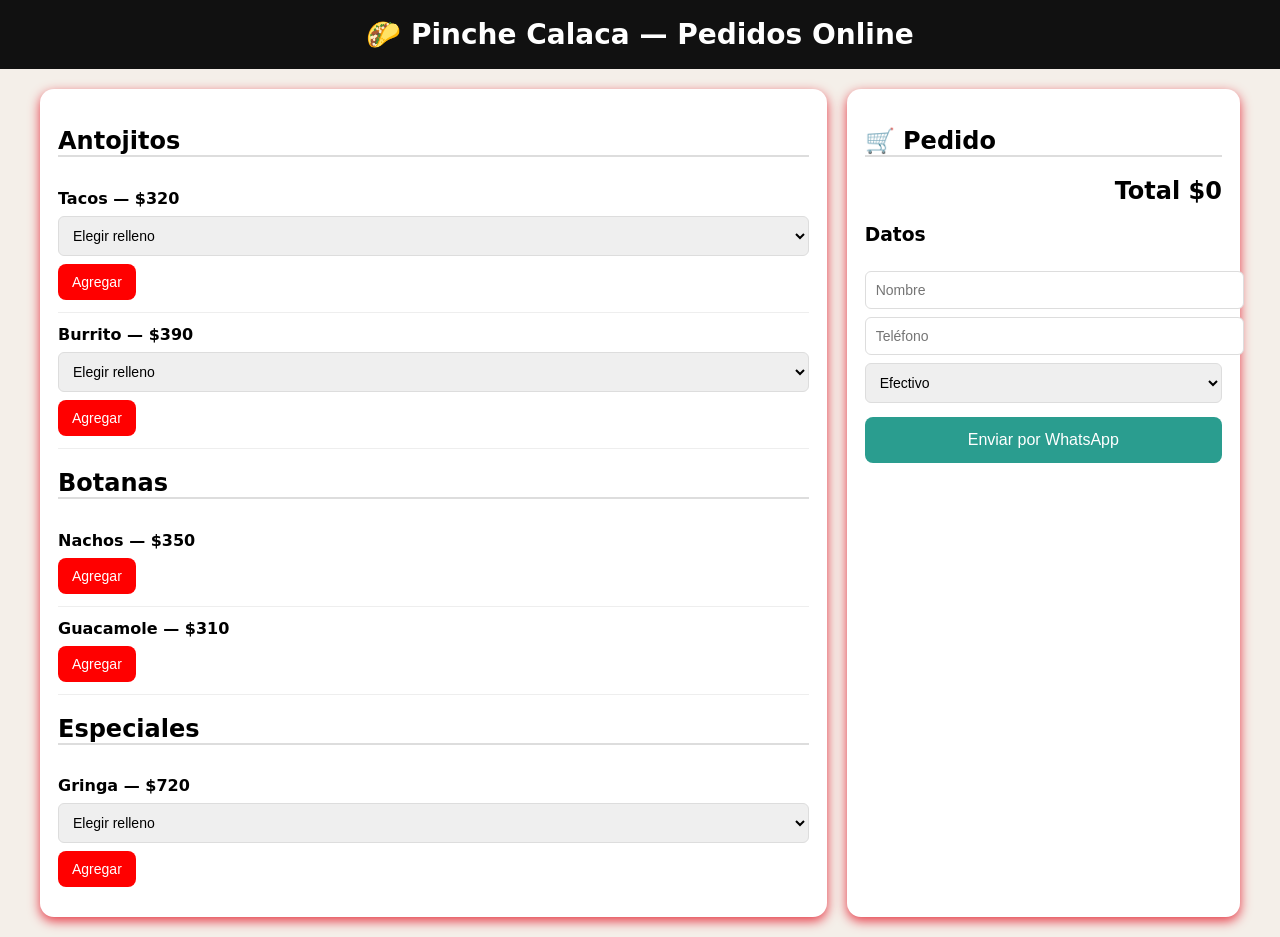
==== index.html @ 5f761a23 "colores buttom" ====
<!DOCTYPE html>
<html lang="es">
<head>
<meta charset="UTF-8" />
<meta name="viewport" content="width=device-width, initial-scale=1.0"/>
<link rel="stylesheet" href="style.css">
<title>Pinche Calaca — Pedidos</title>

<style>
body{font-family:system-ui;background:#f4efe9;margin:0}
header{background:#111;color:#fff;padding:18px;text-align:center}
header h1{margin:0;font-size:clamp(20px,4vw,28px)}

.container{
 display:grid;
 grid-template-columns:2fr 1fr;
 gap:20px;
 padding:20px;
 max-width:1200px;
 margin:auto;
}

.card{
 background:#fff;
 border-radius:14px;
 padding:18px;
 box-shadow:0 4px 12px #e63946
}

.product{border-bottom:1px solid #eee;padding:12px 0}
.product:last-child{border:0}

button{
 background:#e63946;
 color:#fff;
 border:none;
 padding:10px 14px;
 border-radius:8px;
 cursor:pointer;
 font-size:14px;
}

.qty{display:flex;gap:6px;align-items:center;margin-top:8px}
.qty button{background:red}

.cart-item{
 display:flex;
 justify-content:space-between;
 gap:10px;
 margin:10px 0;
 font-size:14px;
}

.total{
 font-size:24px;
 font-weight:bold;
 margin-top:12px;
 text-align:right;
}

input,select{
 width:100%;
 padding:10px;
 margin-top:8px;
 border-radius:6px;
 border:1px solid #ddd;
 font-size:14px;
}

.checkout{
 background:#2a9d8f;
 width:100%;
 margin-top:14px;
 padding:14px;
 font-size:16px;
}

/* 📱 RESPONSIVE CELULAR */
@media(max-width:900px){
 .container{grid-template-columns:1fr;padding:14px}
 .total{text-align:left}
}

@media(max-width:480px){
 .card{padding:14px}
 button{width:100%}
 .cart-item{flex-direction:column}
}
</style>
</head>
<body>

<header>
<h1>🌮 Pinche Calaca — Pedidos Online</h1>
</header>

<div class="container">

<div class="card" id="menu"></div>

<div class="card">
<h2>🛒 Pedido</h2>
<div id="cart"></div>
<div class="total">Total $<span id="total">0</span></div>

<h3>Datos</h3>
<input id="name" placeholder="Nombre"/>
<input id="phone" placeholder="Teléfono"/>
<select id="pay">
<option>Efectivo</option>
<option>Transferencia</option>
<option>Tarjeta</option>
</select>

<button class="checkout" onclick="sendOrder()">Enviar por WhatsApp</button>
</div>

</div>

<script>
const PHONE="59891602323";

const PRODUCTS=[
{cat:"Antojitos",name:"Tacos",price:320,fill:["Pastor","Cochinita","Birria"]},
{cat:"Antojitos",name:"Burrito",price:390,fill:["Pastor","Cochinita"]},
{cat:"Botanas",name:"Nachos",price:350},
{cat:"Botanas",name:"Guacamole",price:310},
{cat:"Especiales",name:"Gringa",price:720,fill:["Pastor","Cochinita"]}
];

let cart={};

function renderMenu(){
let html="";
let cats=[...new Set(PRODUCTS.map(p=>p.cat))];

cats.forEach(cat=>{
html+=`<h2>${cat}</h2>`;
PRODUCTS.filter(p=>p.cat===cat).forEach(p=>{
html+=`<div class="product">
<b>${p.name} — $${p.price}</b>`;

if(p.fill){
html+=`<select id="fill-${p.name}">
<option value="">Elegir relleno</option>
${p.fill.map(f=>`<option>${f}</option>`).join("")}
</select>`;
}

html+=`<div class="qty">
<button onclick="add('${p.name}')">Agregar</button>
</div></div>`;
});
});

document.getElementById("menu").innerHTML=html;
}

function add(name){
let prod=PRODUCTS.find(p=>p.name===name);
let fill="";

if(prod.fill){
fill=document.getElementById("fill-"+name).value;
if(!fill) return alert("Elegí relleno");
}

let key=name+fill;
if(!cart[key]) cart[key]={name,fill,qty:0,price:prod.price};
cart[key].qty++;
renderCart();
}

function change(key,n){
cart[key].qty+=n;
if(cart[key].qty<=0) delete cart[key];
renderCart();
}

function renderCart(){
let html="";
let total=0;

Object.entries(cart).forEach(([k,i])=>{
let sub=i.qty*i.price;
total+=sub;

html+=`<div class="cart-item">
<div>${i.name} ${i.fill?"("+i.fill+")":""}<br>$${i.price} x ${i.qty}</div>
<div>
<button onclick="change('${k}',-1)">-</button>
<button onclick="change('${k}',1)">+</button>
</div></div>`;
});

document.getElementById("cart").innerHTML=html||"Vacío";
document.getElementById("total").innerText=total;
}

function sendOrder(){
let name=document.getElementById("name").value;
let phone=document.getElementById("phone").value;
let pay=document.getElementById("pay").value;

if(!name||!phone) return alert("Completar datos");

let msg="*PEDIDO PINCHE CALACA*%0A";
msg+=`Cliente: ${name}%0ATel: ${phone}%0APago: ${pay}%0A%0A`;

let total=0;
Object.values(cart).forEach(i=>{
msg+=`${i.qty}x ${i.name} ${i.fill?"("+i.fill+")":""}%0A`;
total+=i.qty*i.price;
});

msg+=`%0ATotal: $${total}`;
window.open(`https://wa.me/${PHONE}?text=${msg}`);
}

renderMenu();
</script>

</body>
</html>
---- style.css ----
body {
  font-family: Arial, sans-serif;
  margin: 0;
  background: #f5f1ea;
}

header {
  background: #222;
  color: white;
  text-align: center;
  padding: 20px;
}

main {
  display: grid;
  grid-template-columns: 2fr 1fr;
  gap: 30px;
  padding: 30px;
}

h2 {
  border-bottom: 2px solid #ddd;
}

.producto {
  background: white;
  padding: 15px;
  margin-bottom: 15px;
  border-radius: 10px;
}

.producto button {
  margin-top: 10px;
  background: #d9534f;
  border: none;
  color: white;
  padding: 10px;
  cursor: pointer;
}

.carrito {
  background: white;
  padding: 20px;
  border-radius: 10px;
}

.total {
  font-size: 22px;
  font-weight: bold;
}

input, select {
  width: 100%;
  padding: 10px;
  margin-top: 10px;
}

.btn-comprar {
  width: 100%;
  margin-top: 15px;
  background: green;
  color: white;
  padding: 15px;
  border: none;
  font-size: 16px;
}
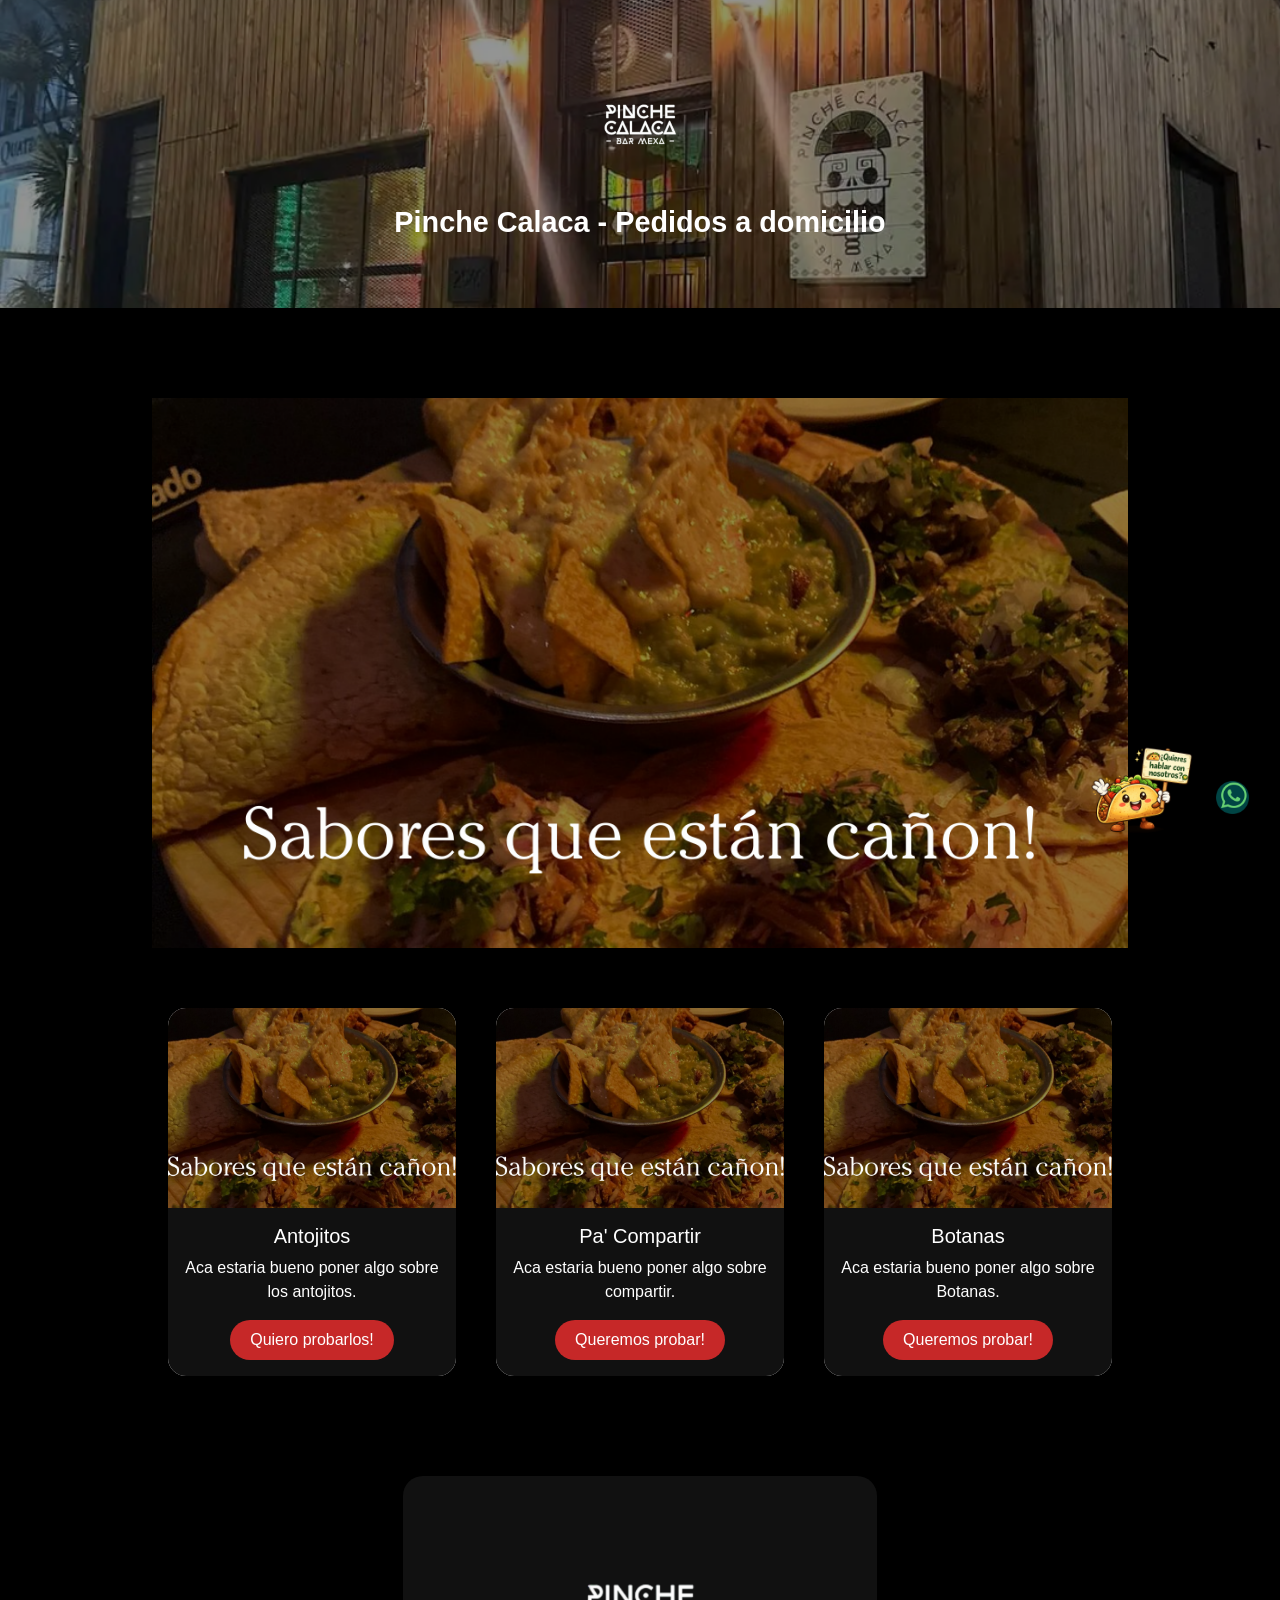
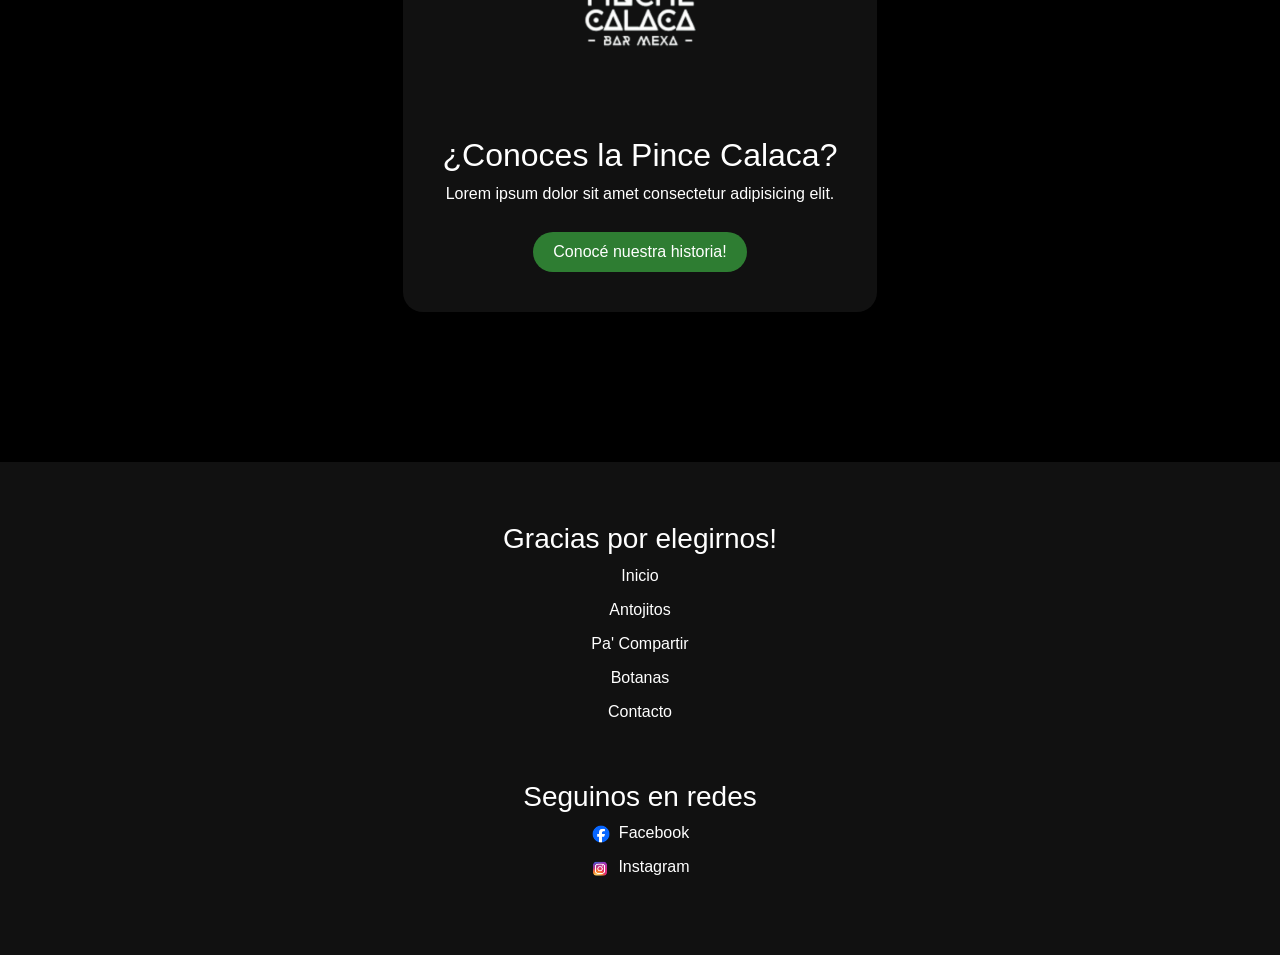
==== commit 397882df: "pasaron cosas, mejora del index" ====
--- a/index.html
+++ b/index.html
@@ -1,224 +1,191 @@
 <!DOCTYPE html>
 <html lang="es">
+
+
 <head>
-<meta charset="UTF-8" />
-<meta name="viewport" content="width=device-width, initial-scale=1.0"/>
-<link rel="stylesheet" href="style.css">
-<title>Pinche Calaca — Pedidos</title>
+    <meta charset="UTF-8">
+    <meta name="viewport" content="width=device-width, initial-scale=1.0">
+    <title>Pinche Calaca</title>
 
-<style>
-body{font-family:system-ui;background:#f4efe9;margin:0}
-header{background:#111;color:#fff;padding:18px;text-align:center}
-header h1{margin:0;font-size:clamp(20px,4vw,28px)}
 
-.container{
- display:grid;
- grid-template-columns:2fr 1fr;
- gap:20px;
- padding:20px;
- max-width:1200px;
- margin:auto;
-}
 
-.card{
- background:#fff;
- border-radius:14px;
- padding:18px;
- box-shadow:0 4px 12px #e63946
-}
+    <!-- Boostrap -->
+    <link href="https://cdn.jsdelivr.net/npm/bootstrap@5.3.8/dist/css/bootstrap.min.css" rel="stylesheet"
+        integrity="sha384-sRIl4kxILFvY47J16cr9ZwB07vP4J8+LH7qKQnuqkuIAvNWLzeN8tE5YBujZqJLB" crossorigin="anonymous">
 
-.product{border-bottom:1px solid #eee;padding:12px 0}
-.product:last-child{border:0}
+    <!-- Archivo CSS principal -->
+    <link rel="stylesheet" href="./style.css">
 
-button{
- background:#e63946;
- color:#fff;
- border:none;
- padding:10px 14px;
- border-radius:8px;
- cursor:pointer;
- font-size:14px;
-}
 
-.qty{display:flex;gap:6px;align-items:center;margin-top:8px}
-.qty button{background:red}
+    <!-- Incorporación de nuevos metas -->
+    <meta name="description"
+        content="Los verdaderos antojitos mexicanos en el corazón de Punta Carretas. Ven a conocer nuestro concepto: Tablitas mexas y tragos deliciosos.">
+    <meta name="author" content="Gastón Jaureguiberry">
 
-.cart-item{
- display:flex;
- justify-content:space-between;
- gap:10px;
- margin:10px 0;
- font-size:14px;
-}
+</head>
 
-.total{
- font-size:24px;
- font-weight:bold;
- margin-top:12px;
- text-align:right;
-}
-
-input,select{
- width:100%;
- padding:10px;
- margin-top:8px;
- border-radius:6px;
- border:1px solid #ddd;
- font-size:14px;
-}
-
-.checkout{
- background:#2a9d8f;
- width:100%;
- margin-top:14px;
- padding:14px;
- font-size:16px;
-}
-
-/* 📱 RESPONSIVE CELULAR */
-@media(max-width:900px){
- .container{grid-template-columns:1fr;padding:14px}
- .total{text-align:left}
-}
-
-@media(max-width:480px){
- .card{padding:14px}
- button{width:100%}
- .cart-item{flex-direction:column}
-}
-</style>
-</head>
 <body>
 
-<header>
-<h1>🌮 Pinche Calaca — Pedidos Online</h1>
-</header>
+    <!-- ========== BLOQUE 1: HEADER (Encabezado general del sitio) ========== -->
+    <header>
 
-<div class="container">
-
-<div class="card" id="menu"></div>
-
-<div class="card">
-<h2>🛒 Pedido</h2>
-<div id="cart"></div>
-<div class="total">Total $<span id="total">0</span></div>
-
-<h3>Datos</h3>
-<input id="name" placeholder="Nombre"/>
-<input id="phone" placeholder="Teléfono"/>
-<select id="pay">
-<option>Efectivo</option>
-<option>Transferencia</option>
-<option>Tarjeta</option>
-</select>
-
-<button class="checkout" onclick="sendOrder()">Enviar por WhatsApp</button>
+       <!-- Logo de la marca  -->
+<div class="imagenlogo">
+    <a href="./index.html">
+        <img src="./img/indeximg//logopinchecalaca.png" alt="frente del local.">
+    </a>
 </div>
 
+        <!-- Título principal -->
+        <div class="titulo">
+            <h1>Pinche Calaca - Pedidos a domicilio </h1>
+        </div>
+  
+    </header>
+
+
+    <!-- ========== BLOQUE 2: MAIN (Contenido principal del sitio) ========== -->
+
+    <main>
+
+ <!-- ===== Slide promociones===== -->
+
+
+<div id="carouselExampleSlidesOnly" class="carousel slide" data-bs-ride="carousel">
+  <div class="carousel-inner">
+    <div class="carousel-item active">
+      <img src="./img/indeximg/publicidad1.png" class="d-block w-100" alt="Sabores que estan cañon, foto de plato">
+    </div>
+    <div class="carousel-item">
+      <img src="./img/indeximg/publicidad2.png" class="d-block w-100" alt="foto de comida 2">
+    </div>
+    <div class="carousel-item">
+      <img src="./img/indeximg/reseñasindex.png" class="d-block w-100" alt="reserñas de internet">
+    </div>
+  </div>
 </div>
 
-<script>
-const PHONE="59891602323";
+  <!-- ===== Categorías ===== -->
 
-const PRODUCTS=[
-{cat:"Antojitos",name:"Tacos",price:320,fill:["Pastor","Cochinita","Birria"]},
-{cat:"Antojitos",name:"Burrito",price:390,fill:["Pastor","Cochinita"]},
-{cat:"Botanas",name:"Nachos",price:350},
-{cat:"Botanas",name:"Guacamole",price:310},
-{cat:"Especiales",name:"Gringa",price:720,fill:["Pastor","Cochinita"]}
-];
+ <!-- Categoria  Antojitos-->
 
-let cart={};
+<div class="card" style="width: 18rem;">
+  <img src="./img/indeximg/publicidad1.png" class="card-img-top" alt="Foto de antojitos">
+  <div class="card-body">
+    <h5 class="card-title">Antojitos</h5>
+    <p class="card-text">Aca estaria bueno poner algo sobre los antojitos.</p>
+    <a href="#" class="btn btn-primary">Quiero probarlos!</a>
+  </div>
+</div>
 
-function renderMenu(){
-let html="";
-let cats=[...new Set(PRODUCTS.map(p=>p.cat))];
+<!-- Categoria  Para compartir-->
 
-cats.forEach(cat=>{
-html+=`<h2>${cat}</h2>`;
-PRODUCTS.filter(p=>p.cat===cat).forEach(p=>{
-html+=`<div class="product">
-<b>${p.name} — $${p.price}</b>`;
+<div class="card" style="width: 18rem;">
+  <img src="./img/indeximg/publicidad1.png" class="card-img-top" alt="Foto de antojitos">
+  <div class="card-body">
+    <h5 class="card-title">Pa' Compartir</h5>
+    <p class="card-text">Aca estaria bueno poner algo sobre compartir.</p>
+    <a href="#" class="btn btn-primary">Queremos probar!</a>
+  </div>
+</div>
 
-if(p.fill){
-html+=`<select id="fill-${p.name}">
-<option value="">Elegir relleno</option>
-${p.fill.map(f=>`<option>${f}</option>`).join("")}
-</select>`;
-}
 
-html+=`<div class="qty">
-<button onclick="add('${p.name}')">Agregar</button>
-</div></div>`;
-});
-});
+<!-- Categoria Botanas-->
 
-document.getElementById("menu").innerHTML=html;
-}
+<div class="card" style="width: 18rem;">
+  <img src="./img/indeximg/publicidad1.png" class="card-img-top" alt="Foto de antojitos">
+  <div class="card-body">
+    <h5 class="card-title">Botanas</h5>
+    <p class="card-text">Aca estaria bueno poner algo sobre Botanas.</p>
+    <a href="#" class="btn btn-primary">Queremos probar!</a>
+  </div>
+</div>
 
-function add(name){
-let prod=PRODUCTS.find(p=>p.name===name);
-let fill="";
+        <!-- ===== Nosotros ===== -->
+        <section class="Nosotros">
 
-if(prod.fill){
-fill=document.getElementById("fill-"+name).value;
-if(!fill) return alert("Elegí relleno");
-}
+            <article class="Nosotros-card">
 
-let key=name+fill;
-if(!cart[key]) cart[key]={name,fill,qty:0,price:prod.price};
-cart[key].qty++;
-renderCart();
-}
+                <img src="./img/indeximg/logopinchecalaca.png" alt="Equipoo"
+                    class="comunidad-img">
 
-function change(key,n){
-cart[key].qty+=n;
-if(cart[key].qty<=0) delete cart[key];
-renderCart();
-}
+                <div class="comunidad-texto">
+                    <h2>¿Conoces la Pince Calaca?</h2>
 
-function renderCart(){
-let html="";
-let total=0;
+                    <p>
+                        Lorem ipsum dolor sit amet consectetur adipisicing elit.
+                    </p>
 
-Object.entries(cart).forEach(([k,i])=>{
-let sub=i.qty*i.price;
-total+=sub;
+                    <a href="" class="btn-comunidad"> Conocé nuestra historia!
+                    </a>
+                </div>
 
-html+=`<div class="cart-item">
-<div>${i.name} ${i.fill?"("+i.fill+")":""}<br>$${i.price} x ${i.qty}</div>
-<div>
-<button onclick="change('${k}',-1)">-</button>
-<button onclick="change('${k}',1)">+</button>
-</div></div>`;
-});
+            </article>
 
-document.getElementById("cart").innerHTML=html||"Vacío";
-document.getElementById("total").innerText=total;
-}
+        </section>
 
-function sendOrder(){
-let name=document.getElementById("name").value;
-let phone=document.getElementById("phone").value;
-let pay=document.getElementById("pay").value;
+    </main>
 
-if(!name||!phone) return alert("Completar datos");
+    <div class="whatsapp-button">
 
-let msg="*PEDIDO PINCHE CALACA*%0A";
-msg+=`Cliente: ${name}%0ATel: ${phone}%0APago: ${pay}%0A%0A`;
+  <a href="https://wa.me/59891602323" target="_blank" class="wpbottom">
+    <img class="taquito-wp" src="./img/indeximg/taquitowzzp.png" alt="taquito con cartel">
+    <img class="logo-wp" src="./img/indeximg/botonwhatsapp.png" alt="Envíanos un whatsapp">
+  </a>
+</div>
 
-let total=0;
-Object.values(cart).forEach(i=>{
-msg+=`${i.qty}x ${i.name} ${i.fill?"("+i.fill+")":""}%0A`;
-total+=i.qty*i.price;
-});
 
-msg+=`%0ATotal: $${total}`;
-window.open(`https://wa.me/${PHONE}?text=${msg}`);
-}
 
-renderMenu();
-</script>
 
+
+    <!-- ========== BLOQUE 3: FOOTER (Pie de página) ========== -->
+    <footer>
+
+
+
+        <div class="footer-grid">
+
+            <!-- Columna 1 -->
+            <div class="footer-col">
+                <h3>Gracias por elegirnos!</h3>
+                <nav>
+                    <ul class="footer-links">
+                        <li><a href="./index.html">Inicio</a></li>
+                        <li><a href="">Antojitos</a></li>
+                        <li><a href="">Pa' Compartir</a></li>
+                        <li><a href="">Botanas</a></li>
+                        <li><a href="">Contacto</a></li>
+                    </ul>
+                </nav>
+            </div>
+
+           
+            <!-- Columna 3 -->
+            <div class="footer-col">
+                <h3>Seguinos en redes</h3>
+                <ul class="footer-redes">
+                    <li>
+                        <a href="https://www.facebook.com/profile.php?id=61553019093121" target="_blank">
+
+                            
+                            <img src="./img/indeximg/facebooktransparente.png" alt="Siguenos en facebook">Facebook
+                        </a>
+                    </li>
+                    <li>
+                        <a href="https://www.instagram.com/pinchecalaca.uy/?hl=es-la" target="_blank">
+                            <img src="./img/indeximg/instagramtransparente.png" alt="Siguenos en instagram">Instagram
+                        </a>
+                    </li>
+                </ul>
+            </div>
+
+        </div>
+
+    </footer>
+
+    <script src="https://cdn.jsdelivr.net/npm/bootstrap@5.3.8/dist/js/bootstrap.bundle.min.js"
+        integrity="sha384-FKyoEForCGlyvwx9Hj09JcYn3nv7wiPVlz7YYwJrWVcXK/BmnVDxM+D2scQbITxI"
+        crossorigin="anonymous"></script>
 </body>
+
 </html>
--- a/style.css
+++ b/style.css
@@ -1,66 +1,261 @@
+/* ===== RESET GENERAL ===== */
+
+* {
+    margin: 0;
+    padding: 0;
+    box-sizing: border-box;
+}
+
 body {
-  font-family: Arial, sans-serif;
-  margin: 0;
-  background: #f5f1ea;
-}
+    font-family: 'Segoe UI', sans-serif;
+    background-color: black;
+    color: white;
+}
+
+
+/* ===== HEADER ===== */
 
 header {
-  background: #222;
-  color: white;
-  text-align: center;
-  padding: 20px;
-}
+    background: black;
+    color: white;
+    padding: 60px 20px;
+    display: flex;
+    flex-direction: column;
+    align-items: center;
+    justify-content: center;
+    text-align: center;
+    background-image: url(./img/indeximg/portada.png);
+    background-size: cover;
+    background-position: center;
+    background-repeat: no-repeat;
+}
+
+.imagenlogo img {
+    width: 130px;
+    margin-bottom: 15px;
+}
+
+.titulo h1 {
+    font-size: 1.8rem;
+    font-weight: 600;
+}
+
+
+/* ===== CAROUSEL ===== */
+
+.carousel {
+    width: 100%;
+    max-width: 1200px;
+    margin: 40px auto;
+}
+
+.carousel img {
+    width: 100%;
+    height: auto;
+    max-height: 550px;
+    object-fit: contain;
+    border-radius: 20px;
+}
+
+
+/* ===== MAIN GENERAL ===== */
 
 main {
-  display: grid;
-  grid-template-columns: 2fr 1fr;
-  gap: 30px;
-  padding: 30px;
-}
-
-h2 {
-  border-bottom: 2px solid #ddd;
-}
-
-.producto {
-  background: white;
-  padding: 15px;
-  margin-bottom: 15px;
-  border-radius: 10px;
-}
-
-.producto button {
-  margin-top: 10px;
-  background: #d9534f;
-  border: none;
-  color: white;
-  padding: 10px;
-  cursor: pointer;
-}
-
-.carrito {
-  background: white;
-  padding: 20px;
-  border-radius: 10px;
-}
-
-.total {
-  font-size: 22px;
-  font-weight: bold;
-}
-
-input, select {
-  width: 100%;
-  padding: 10px;
-  margin-top: 10px;
-}
-
-.btn-comprar {
-  width: 100%;
-  margin-top: 15px;
-  background: green;
-  color: white;
-  padding: 15px;
-  border: none;
-  font-size: 16px;
+    padding: 50px 20px;
+    display: flex;
+    flex-direction: column;
+    align-items: center;
+}
+
+
+/* ===== CARDS CATEGORÍAS ===== */
+
+.card {
+    margin: 20px;
+    border: none;
+    border-radius: 18px;
+    overflow: hidden;
+    transition: 0.3s ease;
+    box-shadow: 0 10px 25px rgba(0,0,0,0.4);
+    width: 18rem;
+    text-align: center;
+}
+
+.card:hover {
+    transform: translateY(-8px);
+    box-shadow: 0 15px 35px rgba(0,0,0,0.6);
+}
+
+.card-img-top {
+    height: 200px;
+    object-fit: cover;
+}
+
+.card-body {
+    background-color: #111;
+    color: white;
+}
+
+.btn-primary {
+    background-color: #c62828;
+    border: none;
+    border-radius: 25px;
+    padding: 8px 20px;
+    transition: 0.3s ease;
+}
+
+.btn-primary:hover {
+    background-color: #a91e1e;
+}
+
+
+/* ===== ORGANIZAR CARDS EN FILA AUTOMÁTICA ===== */
+
+@media (min-width: 768px) {
+    main {
+        flex-direction: row;
+        flex-wrap: wrap;
+        justify-content: center;
+    }
+}
+
+
+/* ===== NOSOTROS ===== */
+
+.Nosotros {
+    margin-top: 80px;
+    display: flex;
+    justify-content: center;
+    width: 100%;
+}
+
+.Nosotros-card {
+    background: #111;
+    border-radius: 20px;
+    padding: 40px;
+    max-width: 900px;
+    display: flex;
+    flex-direction: column;
+    align-items: center;
+    gap: 20px;
+    box-shadow: 0 15px 40px rgba(0,0,0,0.6);
+    text-align: center;
+}
+
+.comunidad-img {
+    width: 200px;
+}
+
+.btn-comunidad {
+    display: inline-block;
+    margin-top: 10px;
+    padding: 8px 20px;
+    background: #2e7d32;
+    color: white;
+    text-decoration: none;
+    border-radius: 20px;
+    transition: 0.3s ease;
+}
+
+.btn-comunidad:hover {
+    background: #1b5e20;
+}
+
+
+/* ===== BOTÓN WHATSAPP ===== */
+
+.whatsapp-button {
+    position: fixed;
+    bottom: 20px;
+    right: 20px;
+    z-index: 1000;
+}
+
+.wpbottom {
+    display: flex;
+    align-items: center;
+    gap: 10px;
+}
+
+.taquito-wp {
+    width: 110px;
+    animation: flotar 2.5s ease-in-out infinite;
+}
+
+.logo-wp {
+    width: 55px;
+    transition: 0.3s ease;
+}
+
+.logo-wp:hover {
+    transform: scale(1.15);
+}
+
+/* Animación flotante */
+
+@keyframes flotar {
+    0% { transform: translateY(0px); }
+    50% { transform: translateY(-8px); }
+    100% { transform: translateY(0px); }
+}
+
+
+/* ===== FOOTER ===== */
+
+footer {
+    background: #111;
+    color: white;
+    padding: 60px 20px;
+    margin-top: 100px;
+    text-align: center;
+}
+
+.footer-grid {
+    display: flex;
+    flex-direction: column;
+    align-items: center;
+    gap: 40px;
+}
+
+.footer-links,
+.footer-redes {
+    list-style: none;
+    padding: 0;
+}
+
+.footer-links li,
+.footer-redes li {
+    margin-bottom: 10px;
+}
+
+.footer-links a,
+.footer-redes a {
+    color: white;
+    text-decoration: none;
+    transition: 0.3s;
+}
+
+.footer-links a:hover,
+.footer-redes a:hover {
+    color: #c62828;
+}
+
+.footer-redes img {
+    width: 20px;
+    margin-right: 8px;
+    vertical-align: middle;
+}
+
+
+/* ===== RESPONSIVE ===== */
+
+@media (max-width: 768px) {
+
+    .carousel img {
+        height: 300px;
+    }
+
+    .taquito-wp {
+        width: 85px;
+    }
 }
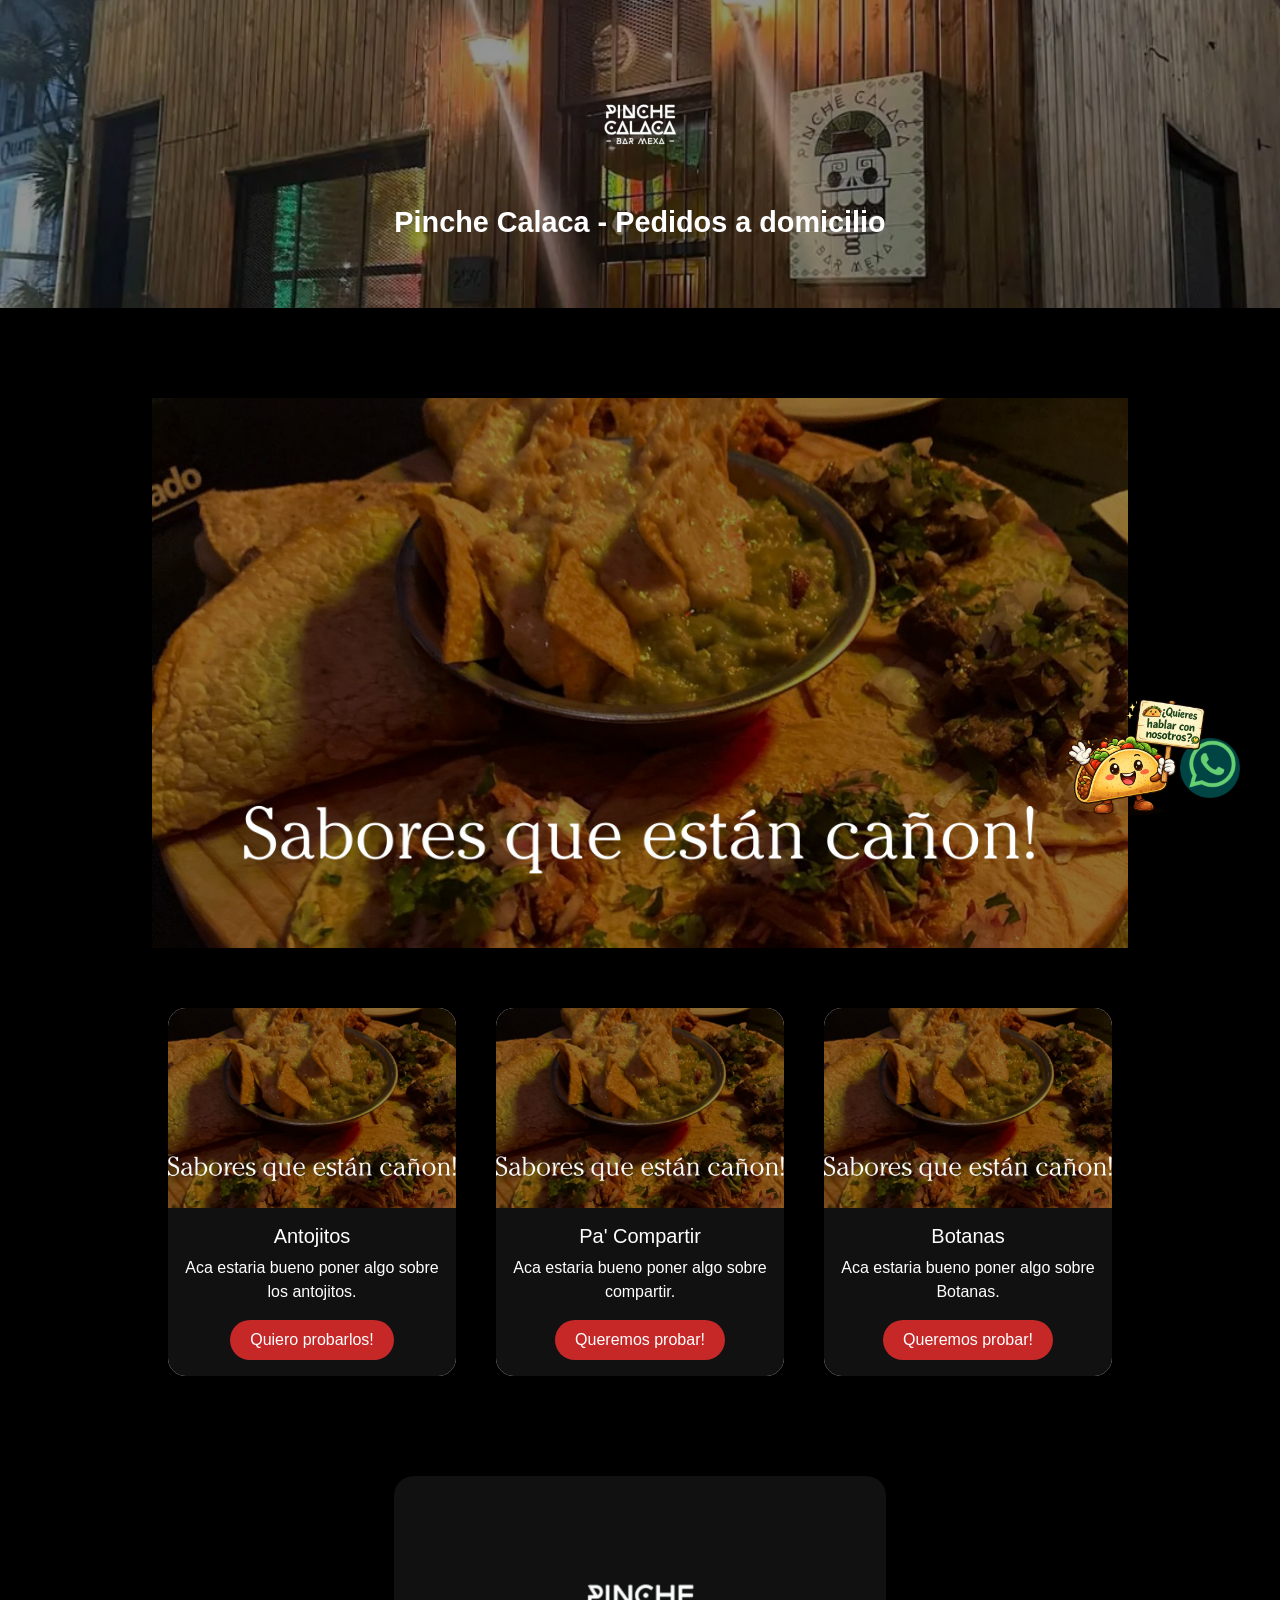
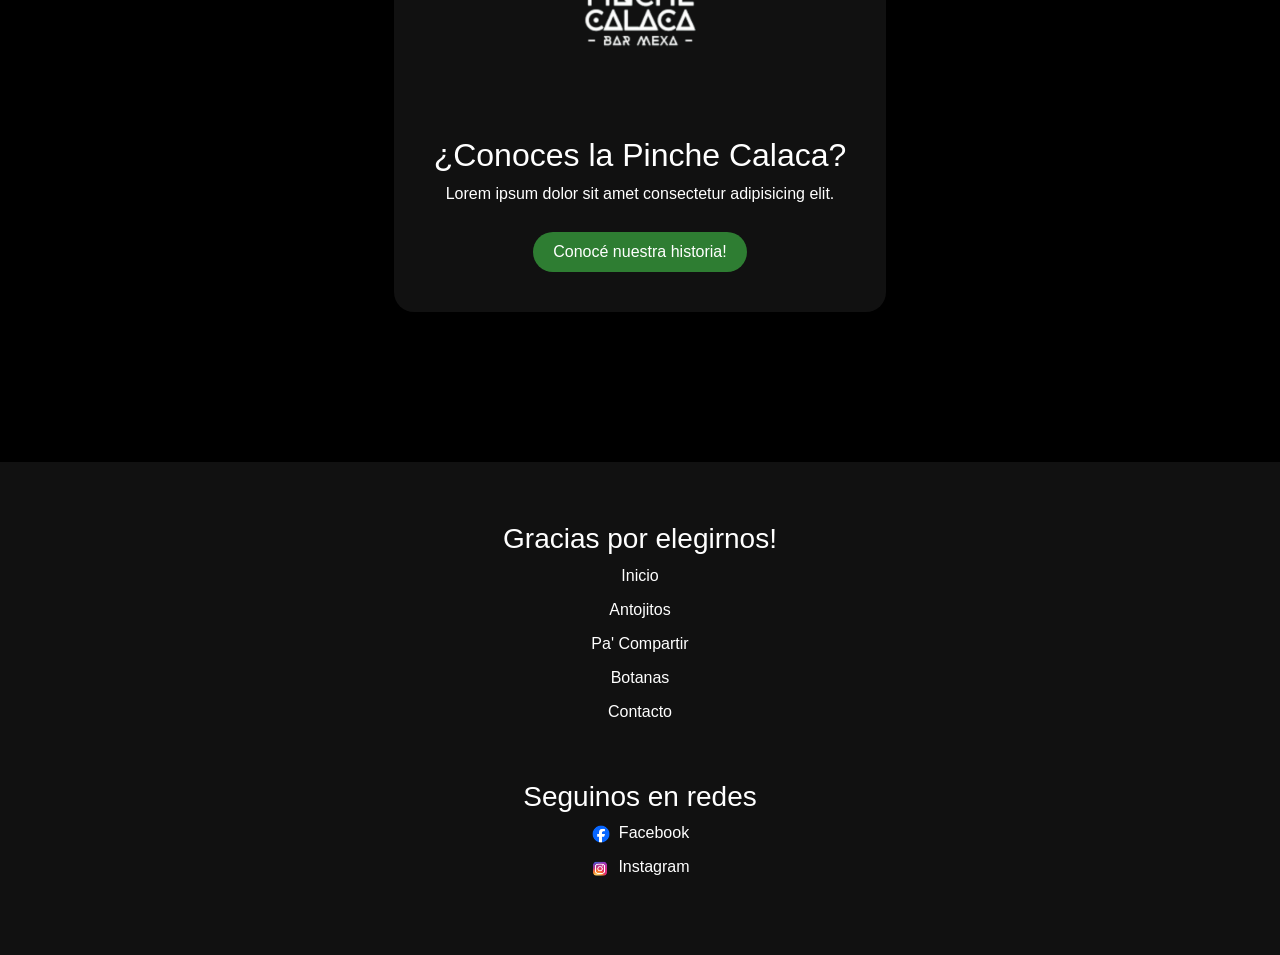
==== commit 1003e0e8: "agreguwzzpbutton" ====
--- a/index.html
+++ b/index.html
@@ -110,7 +110,7 @@
                     class="comunidad-img">
 
                 <div class="comunidad-texto">
-                    <h2>¿Conoces la Pince Calaca?</h2>
+                    <h2>¿Conoces la Pinche Calaca?</h2>
 
                     <p>
                         Lorem ipsum dolor sit amet consectetur adipisicing elit.
--- a/style.css
+++ b/style.css
@@ -162,42 +162,53 @@
 }
 
 
-/* ===== BOTÓN WHATSAPP ===== */
-
-.whatsapp-button {
-    position: fixed;
-    bottom: 20px;
-    right: 20px;
-    z-index: 1000;
+/* ===== BOTÓN FLOTANTE WHATSAPP ===== */
+
+
+  .whatsapp-button {
+  position: fixed;
+  bottom: 20px;
+  right: 20px;
+  z-index: 1000;
 }
 
 .wpbottom {
-    display: flex;
-    align-items: center;
-    gap: 10px;
-}
-
+  
+  position: relative;
+  &:hover {
+    img {
+      filter: drop-shadow(0 0 8px rgba(0, 255, 120, 0.6))
+          drop-shadow(0 0 16px rgba(0, 255, 120, 0.35));
+
+    }
+  }
+}
+
+
+.wpbottom {
+  display: flex;
+  align-items: center;
+  gap: 1px; 
+}
+
+/* taquito */
 .taquito-wp {
-    width: 110px;
-    animation: flotar 2.5s ease-in-out infinite;
-}
-
+  width: 150px;
+  height: auto;
+  animation: plantita-viva 5s ease-in-out infinite;
+  transform-origin: center bottom;
+  margin-right: -50px; 
+  z-index: 9999;
+}
+
+
+/* Botón WhatsApp */
 .logo-wp {
-    width: 55px;
-    transition: 0.3s ease;
-}
-
-.logo-wp:hover {
-    transform: scale(1.15);
-}
-
-/* Animación flotante */
-
-@keyframes flotar {
-    0% { transform: translateY(0px); }
-    50% { transform: translateY(-8px); }
-    100% { transform: translateY(0px); }
-}
+  width: 100px;
+  height: 100px;
+  border-radius: 50%;
+}
+
 
 
 /* ===== FOOTER ===== */
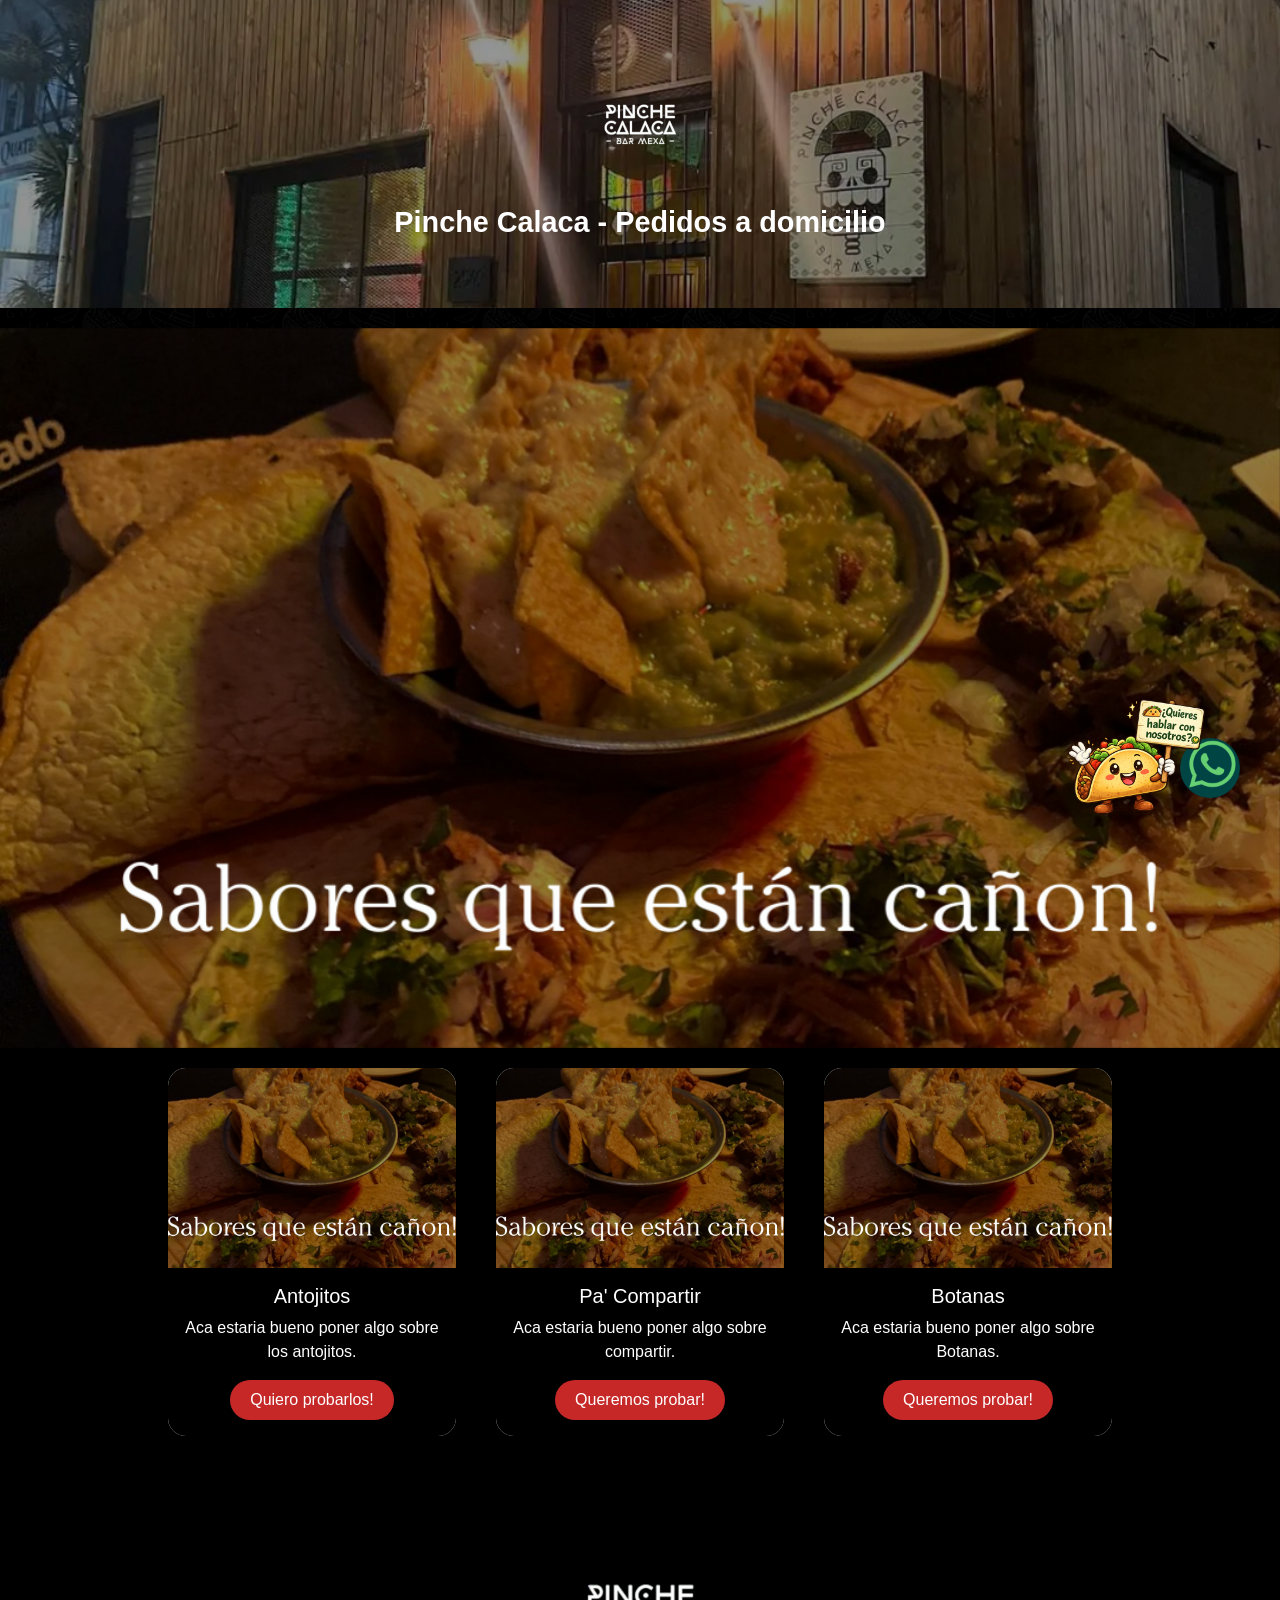
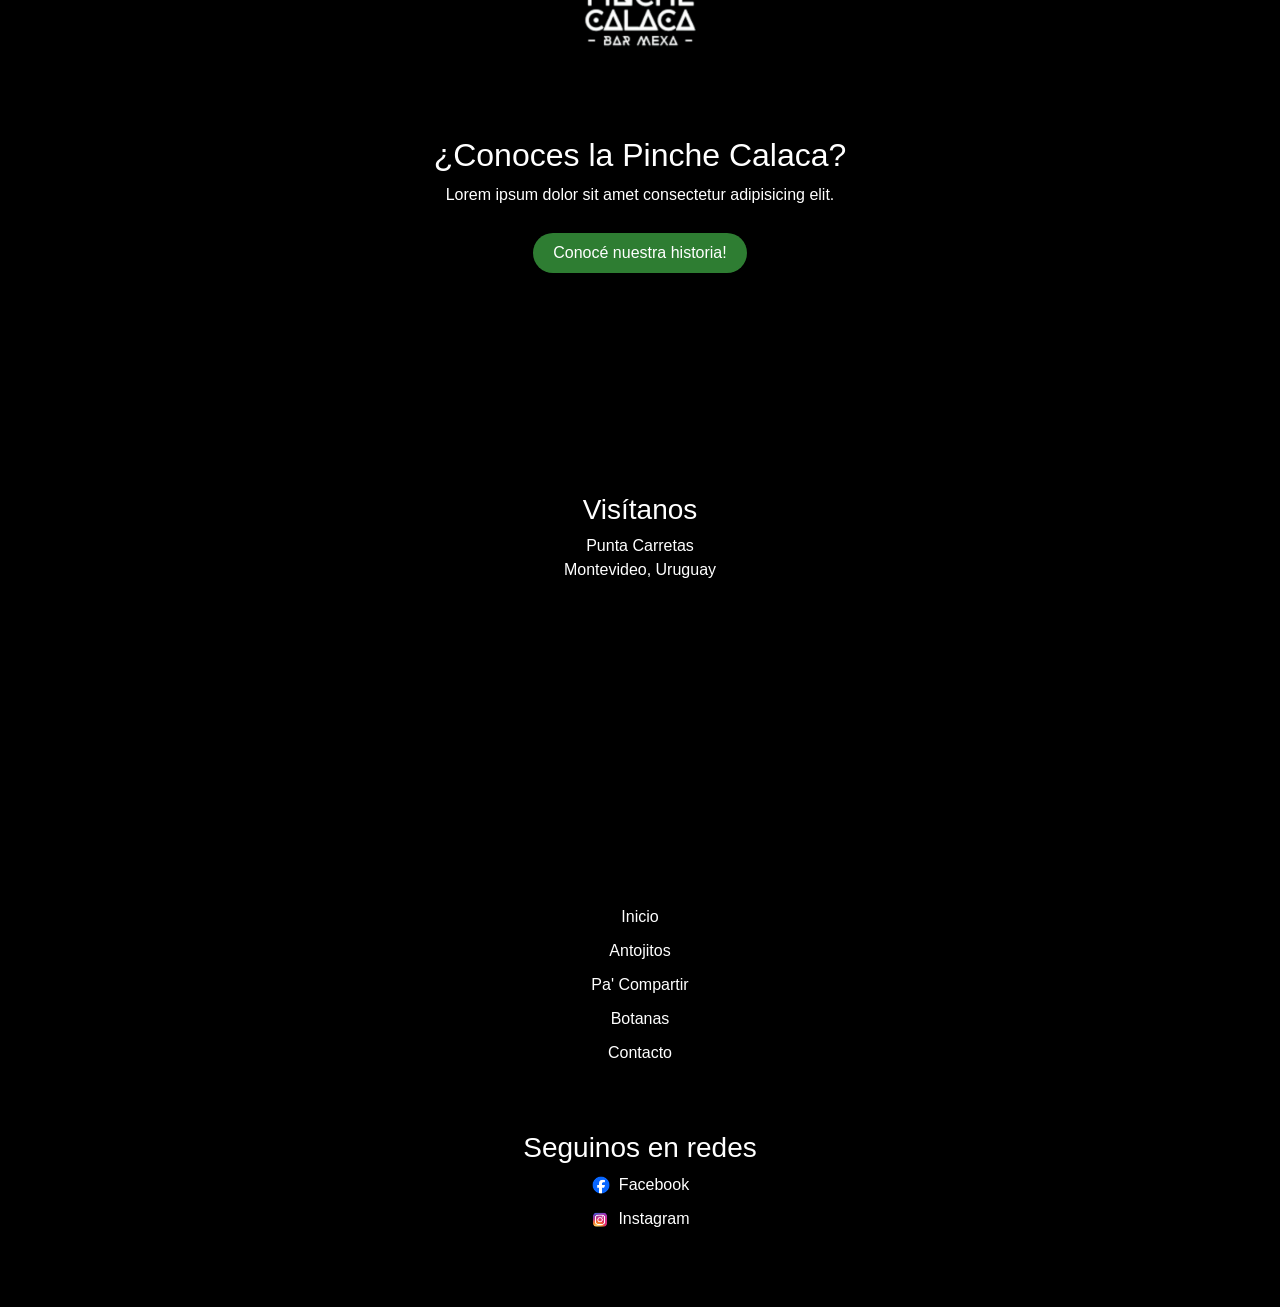
==== commit 5e2ef78a: "cambios varios" ====
--- a/index.html
+++ b/index.html
@@ -102,21 +102,21 @@
 </div>
 
         <!-- ===== Nosotros ===== -->
-        <section class="Nosotros">
-
-            <article class="Nosotros-card">
+        <section class="nosotrosindex">
+
+            <article class="nosotrosindex-card">
 
                 <img src="./img/indeximg/logopinchecalaca.png" alt="Equipoo"
-                    class="comunidad-img">
-
-                <div class="comunidad-texto">
+                    class="nosotrosindex-img">
+
+                <div class="nosotrosindex-texto">
                     <h2>¿Conoces la Pinche Calaca?</h2>
 
                     <p>
                         Lorem ipsum dolor sit amet consectetur adipisicing elit.
                     </p>
 
-                    <a href="" class="btn-comunidad"> Conocé nuestra historia!
+                    <a href="" class="btn-nosotrosindex"> Conocé nuestra historia!
                     </a>
                 </div>
 
@@ -141,14 +141,30 @@
     <!-- ========== BLOQUE 3: FOOTER (Pie de página) ========== -->
     <footer>
 
-
+<!-- Columna Mapa -->
+<div class="footer-col">
+    <h3>Visítanos</h3>
+
+    <p>
+        Punta Carretas<br>
+        Montevideo, Uruguay
+    </p>
+
+    <div class="map-container">
+        <iframe 
+            src="https://www.google.com/maps/embed?pb=!1m18!1m12!1m3!1d3655.7409367934714!2d-56.15754108502165!3d-34.9151957923474!2m3!1f0!2f0!3f0!3m2!1i1024!2i768!4f13.1!3m3!1m2!1s0x959f8120acef0359%3A0xda7a8a4be35056c!2sPinche%20Calaca%20-%20Bar%20Mexa!5e0!3m2!1ses-419!2suy!4v1700000000000"
+            width="100%" 
+            height="250" 
+            style="border:0;" 
+            allowfullscreen="" 
+            loading="lazy">
+        </iframe>
+    </div>
+</div>
 
         <div class="footer-grid">
 
-            <!-- Columna 1 -->
-            <div class="footer-col">
-                <h3>Gracias por elegirnos!</h3>
-                <nav>
+            <nav>
                     <ul class="footer-links">
                         <li><a href="./index.html">Inicio</a></li>
                         <li><a href="">Antojitos</a></li>
--- a/style.css
+++ b/style.css
@@ -12,6 +12,18 @@
     color: white;
 }
 
+body {
+    margin: 0;
+    padding: 0;
+
+    background-image: url("./img/indeximg/fondomosaico.png");
+    background-repeat: repeat;      /* hace que se repita como mosaico */
+    background-size: 400px;         /* tamaño del patrón (ajústalo a gusto) */
+    background-attachment: fixed;   /* efecto más moderno al hacer scroll */
+    
+    font-family: Arial, sans-serif;
+}
+
 
 /* ===== HEADER ===== */
 
@@ -40,50 +52,59 @@
     font-weight: 600;
 }
 
-
-/* ===== CAROUSEL ===== */
+/* ===== MAIN GENERAL ===== */
+
+main {
+    padding: 20px 20px;
+    display: flex;
+    flex-direction: column;
+    align-items: center;
+}
+
+
+
+/* ===== SLIDE / CAROUSEL FULL WIDTH FIX DEFINITIVO ===== */
+
+/* ===== CAROUSEL PROPORCIÓN EXACTA ===== */
+
+/* ===== CAROUSEL FULL WIDTH SIN DISTORSIÓN ===== */
 
 .carousel {
+    width: 100vw;
+    margin-left: calc(-50vw + 50%);
+    margin-right: calc(-50vw + 50%);
+}
+
+/* No forzamos proporción aquí */
+.carousel-item {
+    height: auto;
+}
+
+/* La imagen manda */
+.carousel-item img {
     width: 100%;
-    max-width: 1200px;
-    margin: 40px auto;
-}
-
-.carousel img {
-    width: 100%;
-    height: auto;
-    max-height: 550px;
-    object-fit: contain;
-    border-radius: 20px;
-}
-
-
-/* ===== MAIN GENERAL ===== */
-
-main {
-    padding: 50px 20px;
-    display: flex;
-    flex-direction: column;
-    align-items: center;
-}
-
+    height: auto;   /* 🔥 clave para NO estirar */
+    display: block;
+}
 
 /* ===== CARDS CATEGORÍAS ===== */
 
 .card {
+   
     margin: 20px;
     border: none;
     border-radius: 18px;
     overflow: hidden;
     transition: 0.3s ease;
-    box-shadow: 0 10px 25px rgba(0,0,0,0.4);
+    box-shadow: 0 10px 25px black;
     width: 18rem;
     text-align: center;
+   
 }
 
 .card:hover {
     transform: translateY(-8px);
-    box-shadow: 0 15px 35px rgba(0,0,0,0.6);
+    box-shadow: 0 15px 35px black;
 }
 
 .card-img-top {
@@ -92,7 +113,7 @@
 }
 
 .card-body {
-    background-color: #111;
+    background-color: black;
     color: white;
 }
 
@@ -105,7 +126,7 @@
 }
 
 .btn-primary:hover {
-    background-color: #a91e1e;
+    background-color: black;
 }
 
 
@@ -122,15 +143,15 @@
 
 /* ===== NOSOTROS ===== */
 
-.Nosotros {
-    margin-top: 80px;
+.nosotrosindex {
+    margin-top: 20px;
     display: flex;
     justify-content: center;
     width: 100%;
 }
 
-.Nosotros-card {
-    background: #111;
+.nosotrosindex-card {
+    background: black;
     border-radius: 20px;
     padding: 40px;
     max-width: 900px;
@@ -138,15 +159,15 @@
     flex-direction: column;
     align-items: center;
     gap: 20px;
-    box-shadow: 0 15px 40px rgba(0,0,0,0.6);
-    text-align: center;
-}
-
-.comunidad-img {
+    box-shadow: 0 15px 40px black;
+    text-align: center;
+}
+
+.nosotrosindex-img {
     width: 200px;
 }
 
-.btn-comunidad {
+.btn-nosotrosindex {
     display: inline-block;
     margin-top: 10px;
     padding: 8px 20px;
@@ -157,7 +178,7 @@
     transition: 0.3s ease;
 }
 
-.btn-comunidad:hover {
+.btn-nosotrosindex:hover {
     background: #1b5e20;
 }
 
@@ -214,7 +235,7 @@
 /* ===== FOOTER ===== */
 
 footer {
-    background: #111;
+    background: black;
     color: white;
     padding: 60px 20px;
     margin-top: 100px;
@@ -226,6 +247,7 @@
     flex-direction: column;
     align-items: center;
     gap: 40px;
+    padding: 50px;
 }
 
 .footer-links,
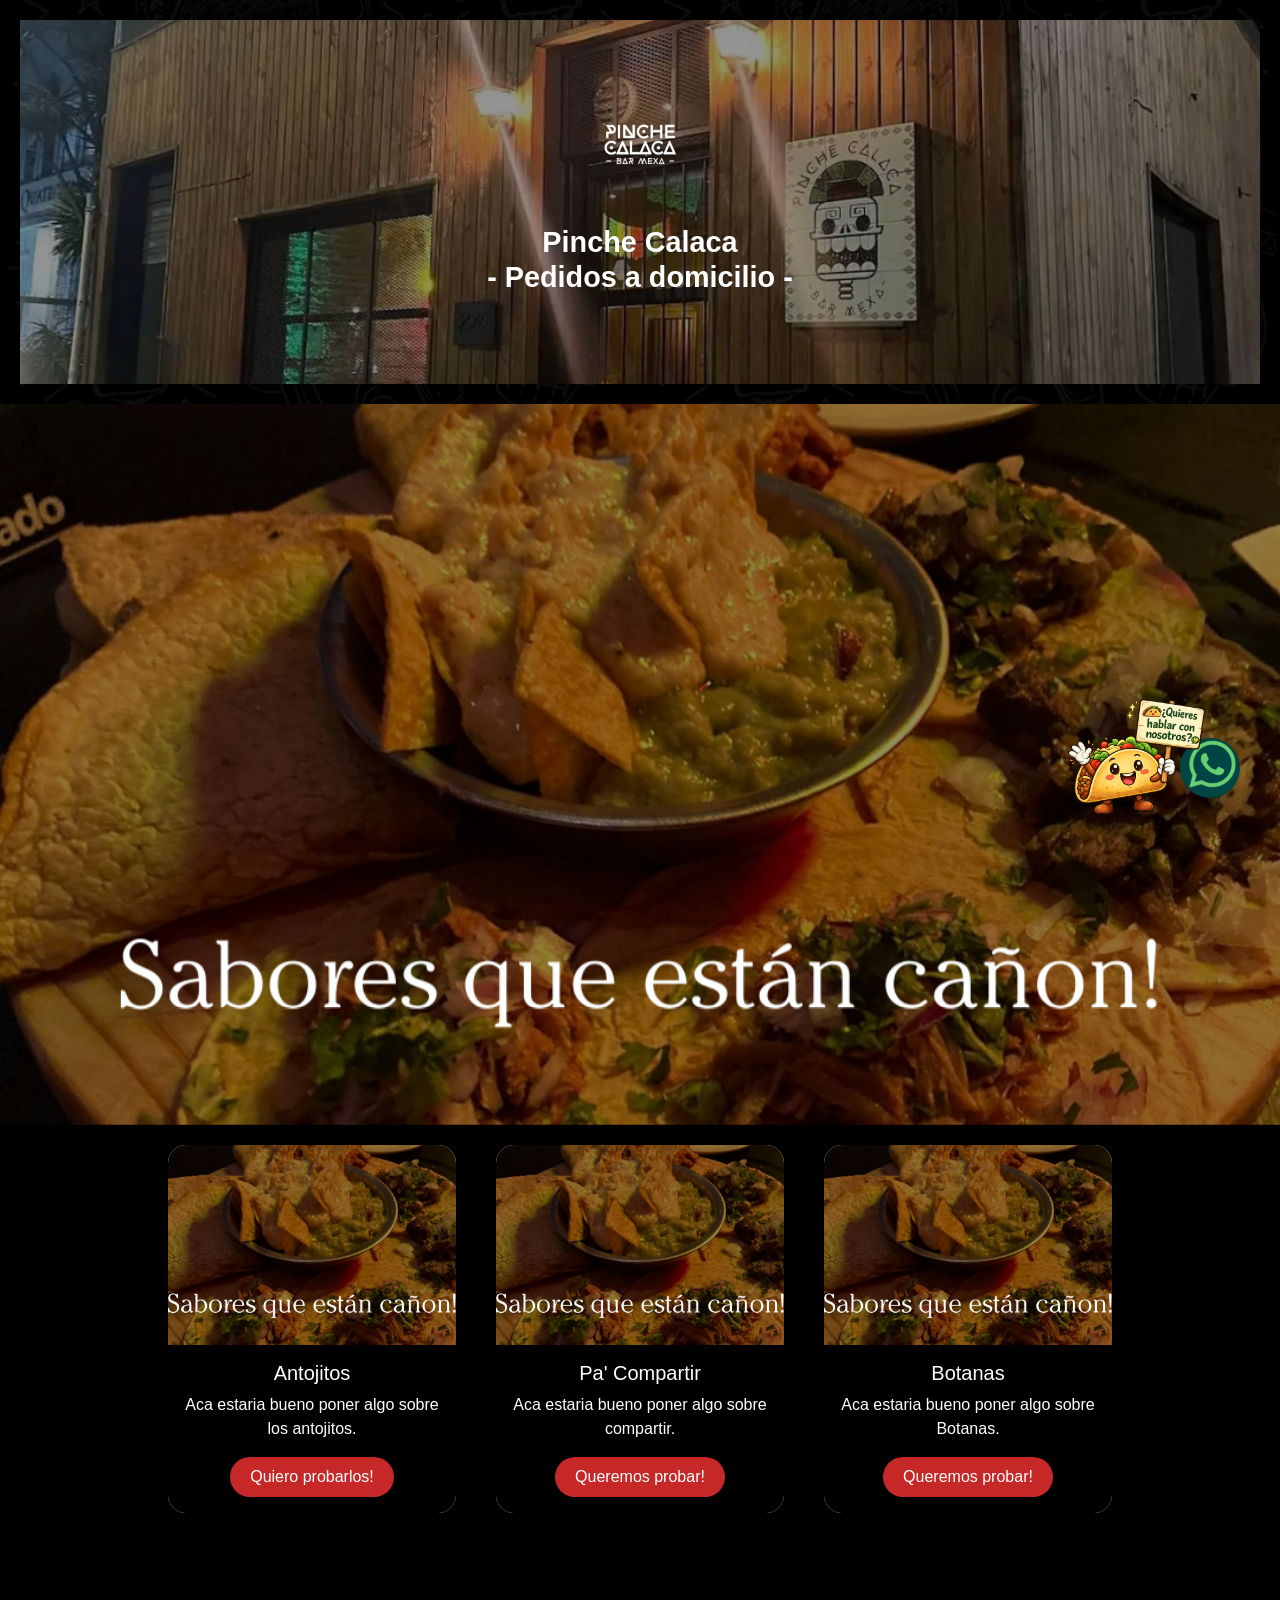
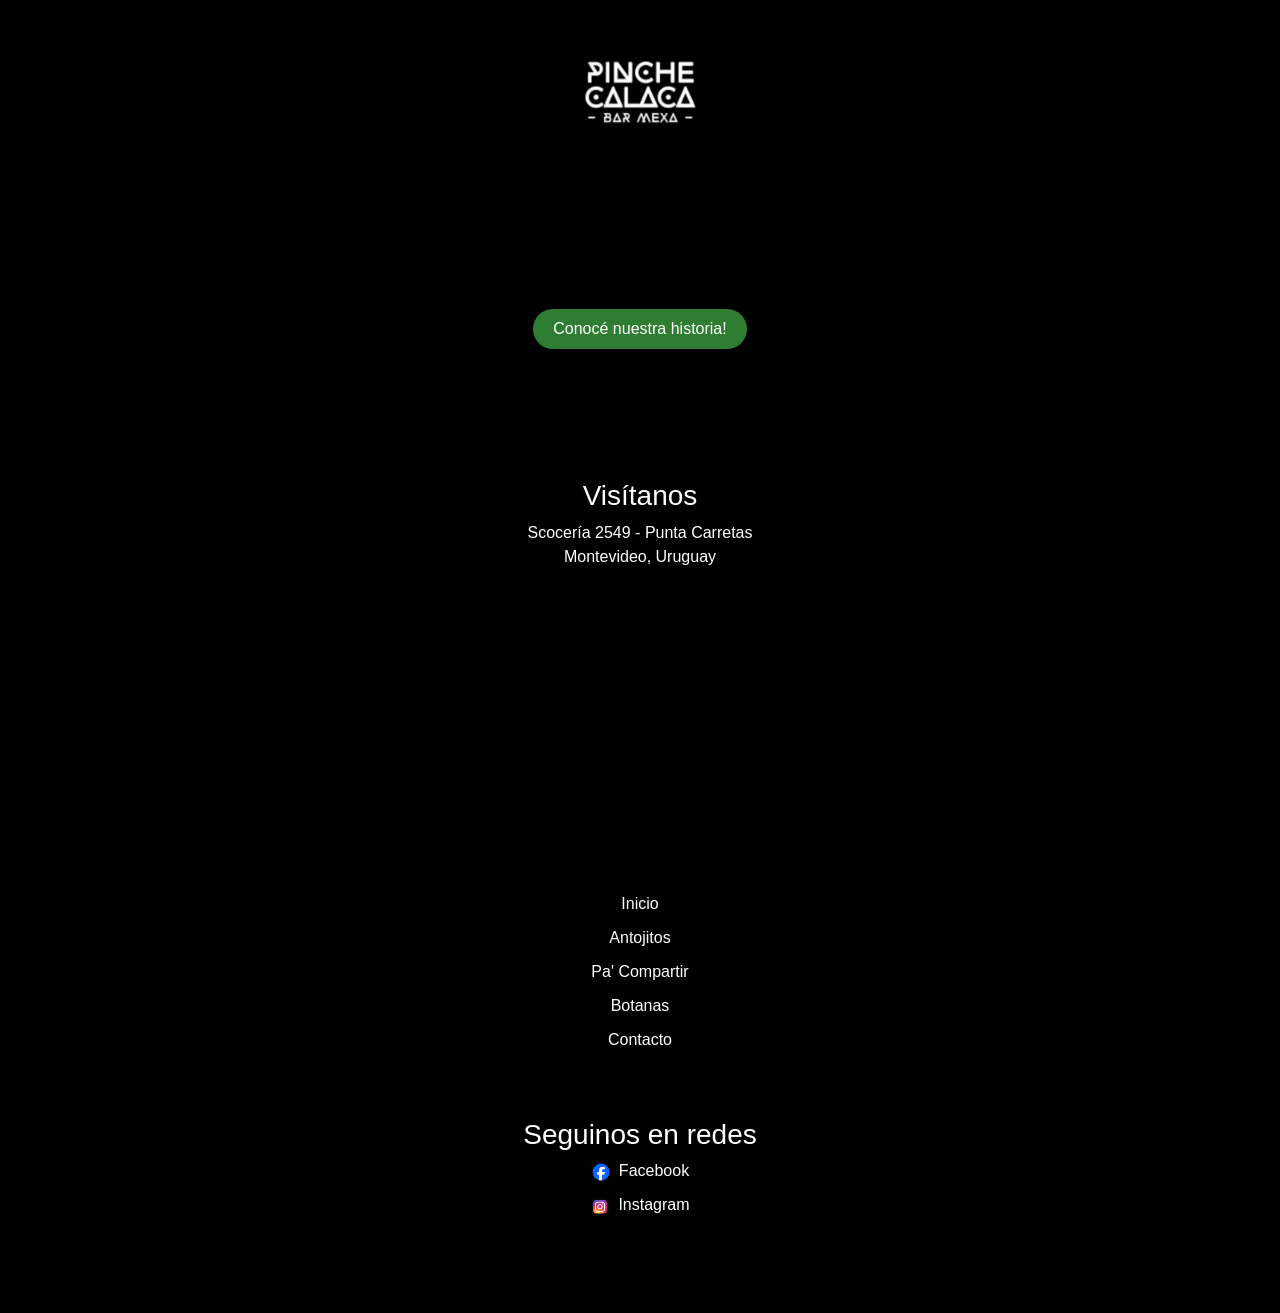
==== commit de837dd3: "sass y otras magias" ====
--- a/index.html
+++ b/index.html
@@ -14,7 +14,7 @@
         integrity="sha384-sRIl4kxILFvY47J16cr9ZwB07vP4J8+LH7qKQnuqkuIAvNWLzeN8tE5YBujZqJLB" crossorigin="anonymous">
 
     <!-- Archivo CSS principal -->
-    <link rel="stylesheet" href="./style.css">
+    <link rel="stylesheet" href="./css/style.css">
 
 
     <!-- Incorporación de nuevos metas -->
@@ -38,7 +38,7 @@
 
         <!-- Título principal -->
         <div class="titulo">
-            <h1>Pinche Calaca - Pedidos a domicilio </h1>
+            <h1>Pinche Calaca <br> - Pedidos a domicilio - </h1>
         </div>
   
     </header>
@@ -74,7 +74,7 @@
   <div class="card-body">
     <h5 class="card-title">Antojitos</h5>
     <p class="card-text">Aca estaria bueno poner algo sobre los antojitos.</p>
-    <a href="#" class="btn btn-primary">Quiero probarlos!</a>
+    <a href="./pages/Antojitos.html" class="btn btn-primary">Quiero probarlos!</a>
   </div>
 </div>
 
@@ -146,6 +146,7 @@
     <h3>Visítanos</h3>
 
     <p>
+       Scocería 2549 -
         Punta Carretas<br>
         Montevideo, Uruguay
     </p>
--- a/css/style.css
+++ b/css/style.css
@@ -0,0 +1,381 @@
+@charset "UTF-8";
+* {
+  margin: 0;
+  padding: 0;
+  box-sizing: border-box;
+}
+
+/* ===== HEADER ===== */
+header {
+  background: black;
+  color: white;
+  padding: 60px 20px;
+  display: flex;
+  flex-direction: column;
+  align-items: center;
+  justify-content: center;
+  text-align: center;
+  background-image: url(../img/indeximg/portada.png);
+  background-size: cover;
+  background-position: center;
+  background-repeat: no-repeat;
+}
+
+.imagenlogo img {
+  width: 130px;
+  margin-bottom: 15px;
+}
+
+.titulo h1 {
+  font-size: 1.8rem;
+  font-weight: 600;
+}
+
+body {
+  font-family: "Segoe UI", sans-serif;
+  background-color: black;
+  color: white;
+}
+
+body {
+  margin: 0;
+  padding: 0;
+  background-image: url("../img/indeximg/fondomosaico.png");
+  background-repeat: repeat; /* hace que se repita como mosaico */
+  background-size: 400px; /* tamaño del patrón (ajústalo a gusto) */
+  background-attachment: fixed; /* efecto más moderno al hacer scroll */
+  font-family: Arial, sans-serif;
+}
+
+/* ===== MAIN GENERAL ===== */
+main {
+  padding: 20px 20px;
+  display: flex;
+  flex-direction: column;
+  align-items: center;
+}
+
+/* ===== FOOTER ===== */
+footer {
+  color: white;
+  padding: 60px 20px;
+  margin-top: 10px;
+  text-align: center;
+}
+
+.footer-grid {
+  display: flex;
+  flex-direction: column;
+  align-items: center;
+  gap: 40px;
+  padding: 50px;
+}
+
+.footer-links,
+.footer-redes {
+  list-style: none;
+  padding: 0;
+}
+
+.footer-links li,
+.footer-redes li {
+  margin-bottom: 10px;
+}
+
+.footer-links a,
+.footer-redes a {
+  color: white;
+  text-decoration: none;
+  transition: 0.3s;
+}
+
+.footer-links a:hover,
+.footer-redes a:hover {
+  color: #c62828;
+}
+
+.footer-redes img {
+  width: 20px;
+  margin-right: 8px;
+  vertical-align: middle;
+}
+
+/* ===== RESPONSIVE ===== */
+@media (max-width: 768px) {
+  .carousel img {
+    height: 300px;
+  }
+  .taquito-wp {
+    width: 85px;
+  }
+}
+/* ===== BOTÓN FLOTANTE WHATSAPP ===== */
+.whatsapp-button {
+  position: fixed;
+  bottom: 20px;
+  right: 20px;
+  z-index: 1000;
+}
+
+.wpbottom {
+  position: relative;
+}
+.wpbottom:hover img {
+  filter: drop-shadow(0 0 8px rgba(0, 255, 120, 0.6)) drop-shadow(0 0 16px rgba(0, 255, 120, 0.35));
+}
+
+.wpbottom {
+  display: flex;
+  align-items: center;
+  gap: 1px;
+}
+
+/* taquito */
+.taquito-wp {
+  width: 150px;
+  height: auto;
+  animation: plantita-viva 5s ease-in-out infinite;
+  transform-origin: center bottom;
+  margin-right: -50px;
+  z-index: 9999;
+}
+
+/* Botón WhatsApp */
+.logo-wp {
+  width: 100px;
+  height: 100px;
+  border-radius: 50%;
+}
+
+/* ===== CARDS CATEGORÍAS ===== */
+.card {
+  margin: 20px;
+  border: none;
+  border-radius: 18px;
+  overflow: hidden;
+  transition: 0.3s ease;
+  box-shadow: 0 10px 25px black;
+  width: 18rem;
+  text-align: center;
+}
+
+.card:hover {
+  transform: translateY(-8px);
+  box-shadow: 0 15px 35px black;
+}
+
+.card-img-top {
+  height: 200px;
+  object-fit: cover;
+}
+
+.card-body {
+  background-color: black;
+  color: white;
+}
+
+.btn-primary {
+  background-color: #c62828;
+  border: none;
+  border-radius: 25px;
+  padding: 8px 20px;
+  transition: 0.3s ease;
+}
+
+.btn-primary:hover {
+  background-color: black;
+}
+
+/* ===== ORGANIZAR CARDS EN FILA AUTOMÁTICA ===== */
+@media (min-width: 768px) {
+  main {
+    flex-direction: row;
+    flex-wrap: wrap;
+    justify-content: center;
+  }
+}
+/* ===== NOSOTROS ===== */
+.nosotrosindex {
+  margin-top: 20px;
+  display: flex;
+  justify-content: center;
+  width: 100%;
+}
+
+.nosotrosindex-card {
+  border-radius: 20px;
+  padding: 40px;
+  max-width: 900px;
+  display: flex;
+  flex-direction: column;
+  align-items: center;
+  gap: 20px;
+  box-shadow: 0 15px 40px black;
+  text-align: center;
+}
+
+.nosotrosindex-img {
+  width: 200px;
+}
+
+.btn-nosotrosindex {
+  display: inline-block;
+  margin-top: 10px;
+  padding: 8px 20px;
+  background: #2e7d32;
+  color: white;
+  text-decoration: none;
+  border-radius: 20px;
+  transition: 0.3s ease;
+}
+
+.btn-nosotrosindex:hover {
+  background: #1b5e20;
+}
+
+.carousel {
+  width: 100vw;
+  margin-left: calc(-50vw + 50%);
+  margin-right: calc(-50vw + 50%);
+}
+
+/* No forzamos proporción aquí */
+.carousel-item {
+  height: auto;
+}
+
+/* La imagen manda */
+.carousel-item img {
+  width: 100%;
+  height: auto; /* 🔥 clave para NO estirar */
+  display: block;
+}
+
+/* sass/paginas/antojitos.scss */
+body {
+  font-family: Arial, sans-serif;
+  background-image: url("../img/indeximg/fondomosaico.png"); /* Fondo si quieres */
+  background-size: cover;
+  background-position: center;
+  margin: 0;
+  padding: 20px;
+  color: #000; /* texto negro */
+}
+
+/* Título principal */
+h1 {
+  text-align: center;
+  margin-bottom: 30px;
+  color: white;
+}
+
+/* Contenedor de productos */
+#productos-container {
+  display: flex;
+  flex-wrap: wrap;
+  gap: 20px;
+  justify-content: center;
+}
+
+/* Cada producto en caja blanca */
+.producto {
+  background-color: #fff;
+  color: #000;
+  border-radius: 8px;
+  padding: 15px;
+  width: 220px;
+  box-shadow: 0 2px 5px rgba(0, 0, 0, 0.2);
+  display: flex;
+  flex-direction: column;
+  gap: 10px;
+}
+
+.producto h3 {
+  margin: 0 0 5px 0;
+  font-size: 16px;
+}
+
+/* Desplegable de rellenos */
+.producto select {
+  padding: 5px;
+  border-radius: 5px;
+  border: 1px solid #ccc;
+}
+
+/* Botones de agregar/quitar */
+button {
+  padding: 5px 10px;
+  border-radius: 5px;
+  border: none;
+  cursor: pointer;
+  background-color: #000;
+  color: #fff;
+  font-weight: bold;
+  transition: 0.2s;
+}
+
+button:hover {
+  background-color: #333;
+}
+
+/* Carrito */
+.carrito {
+  margin-top: 40px;
+  background-color: #fff;
+  color: #000;
+  padding: 15px;
+  border-radius: 8px;
+  max-width: 500px;
+  margin-left: auto;
+  margin-right: auto;
+  box-shadow: 0 2px 5px rgba(0, 0, 0, 0.2);
+}
+
+.carrito h2 {
+  margin-top: 0;
+  text-align: center;
+}
+
+.carrito-item {
+  display: flex;
+  justify-content: space-between;
+  align-items: center;
+  margin-bottom: 10px;
+}
+
+.cantidad-btn {
+  margin: 0 3px;
+  padding: 3px 8px;
+  font-weight: bold;
+}
+
+/* Formulario */
+form#formulario {
+  max-width: 500px;
+  margin: 20px auto 0 auto;
+  display: flex;
+  flex-direction: column;
+  gap: 10px;
+}
+
+form#formulario input,
+form#formulario select,
+form#formulario button {
+  padding: 10px;
+  border-radius: 5px;
+  border: 1px solid #ccc;
+  font-size: 14px;
+}
+
+form#formulario button {
+  border: none;
+  background-color: #000;
+  color: #fff;
+  font-weight: bold;
+}
+
+form#formulario button:hover {
+  background-color: #333;
+}
+
+/*# sourceMappingURL=style.css.map */
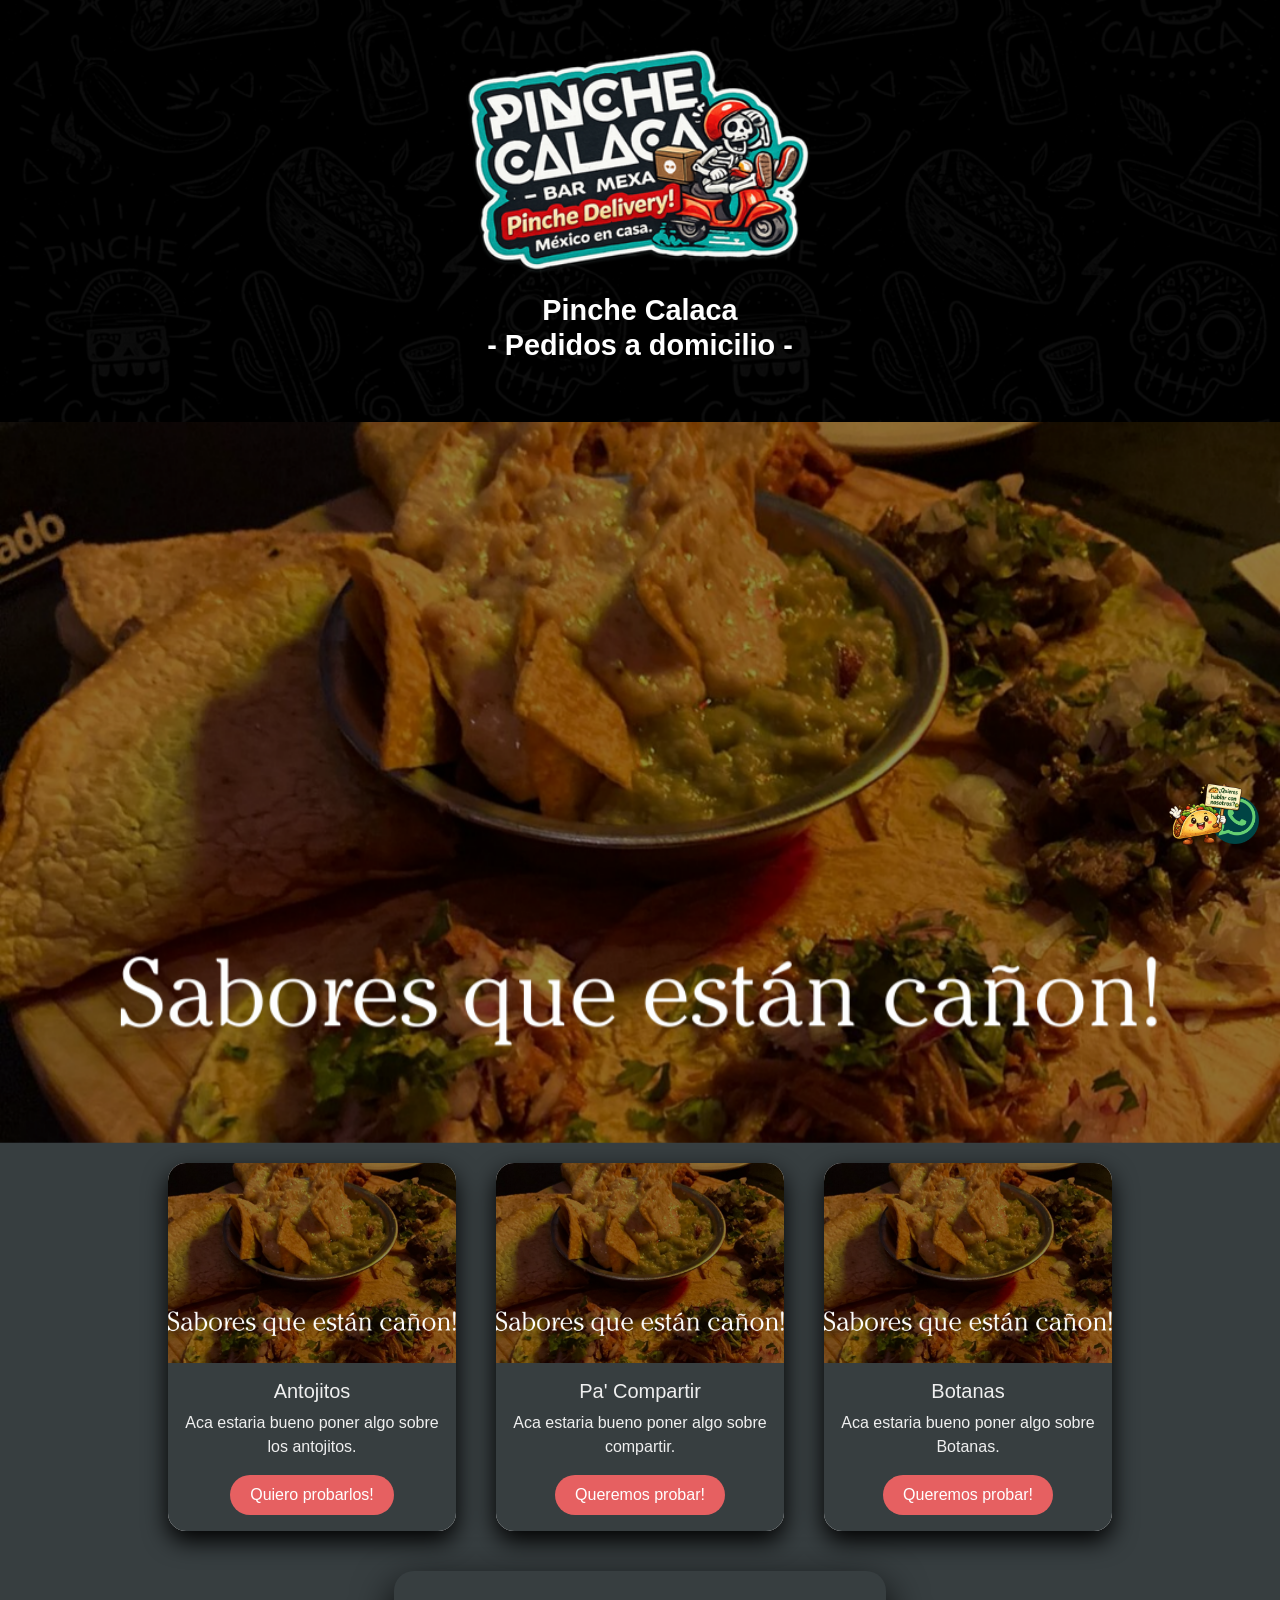
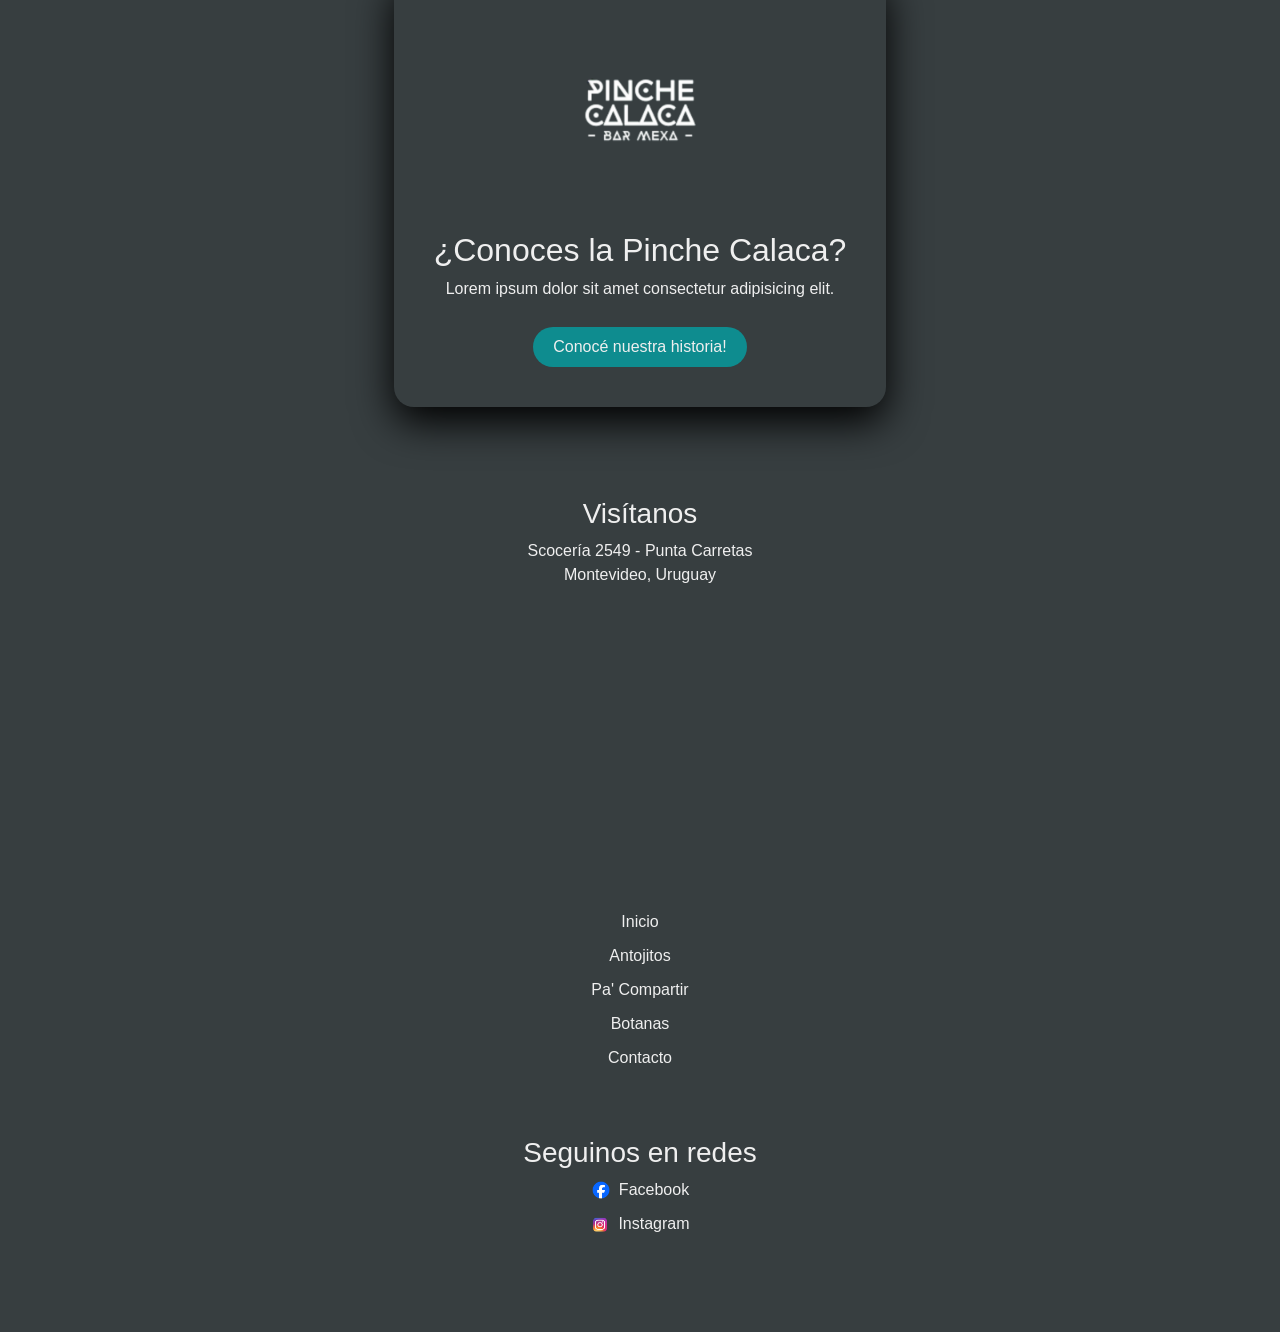
==== commit 67f6dcb7: "cambios de colores" ====
--- a/index.html
+++ b/index.html
@@ -32,7 +32,7 @@
        <!-- Logo de la marca  -->
 <div class="imagenlogo">
     <a href="./index.html">
-        <img src="./img/indeximg//logopinchecalaca.png" alt="frente del local.">
+        <img src="./img/indeximg//sticker.png" alt="frente del local.">
     </a>
 </div>
 
--- a/css/style.css
+++ b/css/style.css
@@ -5,25 +5,30 @@
   box-sizing: border-box;
 }
 
+/*
+v.$color-griscalaca;
+v.$color-blanco;
+v.$color-rojo;
+v.$color-cyan;
+
+*/
 /* ===== HEADER ===== */
 header {
-  background: black;
-  color: white;
-  padding: 60px 20px;
+  padding: 10px 10px;
   display: flex;
   flex-direction: column;
   align-items: center;
   justify-content: center;
   text-align: center;
-  background-image: url(../img/indeximg/portada.png);
   background-size: cover;
   background-position: center;
   background-repeat: no-repeat;
 }
 
 .imagenlogo img {
-  width: 130px;
+  width: 350px;
   margin-bottom: 15px;
+  margin-top: 15px;
 }
 
 .titulo h1 {
@@ -32,19 +37,16 @@
 }
 
 body {
-  font-family: "Segoe UI", sans-serif;
-  background-color: black;
-  color: white;
-}
-
-body {
   margin: 0;
   padding: 0;
+  box-sizing: border-box;
+  font-family: "Segoe UI", sans-serif;
+  background-color: #373E40;
+  color: #EFEFEF;
   background-image: url("../img/indeximg/fondomosaico.png");
-  background-repeat: repeat; /* hace que se repita como mosaico */
-  background-size: 400px; /* tamaño del patrón (ajústalo a gusto) */
-  background-attachment: fixed; /* efecto más moderno al hacer scroll */
-  font-family: Arial, sans-serif;
+  background-repeat: repeat;
+  background-size: 100px;
+  background-attachment: fixed;
 }
 
 /* ===== MAIN GENERAL ===== */
@@ -57,7 +59,7 @@
 
 /* ===== FOOTER ===== */
 footer {
-  color: white;
+  color: #EFEFEF;
   padding: 60px 20px;
   margin-top: 10px;
   text-align: center;
@@ -84,14 +86,14 @@
 
 .footer-links a,
 .footer-redes a {
-  color: white;
+  color: #EFEFEF;
   text-decoration: none;
   transition: 0.3s;
 }
 
 .footer-links a:hover,
 .footer-redes a:hover {
-  color: #c62828;
+  color: #E66061;
 }
 
 .footer-redes img {
@@ -113,7 +115,7 @@
 .whatsapp-button {
   position: fixed;
   bottom: 20px;
-  right: 20px;
+  right: 5px;
   z-index: 1000;
 }
 
@@ -121,7 +123,7 @@
   position: relative;
 }
 .wpbottom:hover img {
-  filter: drop-shadow(0 0 8px rgba(0, 255, 120, 0.6)) drop-shadow(0 0 16px rgba(0, 255, 120, 0.35));
+  filter: drop-shadow(0 0 8px #0e8c8f) drop-shadow(0 0 16px #0e8c8f);
 }
 
 .wpbottom {
@@ -132,7 +134,7 @@
 
 /* taquito */
 .taquito-wp {
-  width: 150px;
+  width: 80px;
   height: auto;
   animation: plantita-viva 5s ease-in-out infinite;
   transform-origin: center bottom;
@@ -142,8 +144,8 @@
 
 /* Botón WhatsApp */
 .logo-wp {
-  width: 100px;
-  height: 100px;
+  width: 80px;
+  height: 80px;
   border-radius: 50%;
 }
 
@@ -161,7 +163,7 @@
 
 .card:hover {
   transform: translateY(-8px);
-  box-shadow: 0 15px 35px black;
+  box-shadow: 0 15px 35px #0e8c8f;
 }
 
 .card-img-top {
@@ -170,12 +172,12 @@
 }
 
 .card-body {
-  background-color: black;
-  color: white;
+  background-color: #373E40;
+  color: #EFEFEF;
 }
 
 .btn-primary {
-  background-color: #c62828;
+  background-color: #E66061;
   border: none;
   border-radius: 25px;
   padding: 8px 20px;
@@ -183,7 +185,7 @@
 }
 
 .btn-primary:hover {
-  background-color: black;
+  background-color: #0e8c8f;
 }
 
 /* ===== ORGANIZAR CARDS EN FILA AUTOMÁTICA ===== */
@@ -203,6 +205,7 @@
 }
 
 .nosotrosindex-card {
+  background-color: #373E40;
   border-radius: 20px;
   padding: 40px;
   max-width: 900px;
@@ -222,15 +225,19 @@
   display: inline-block;
   margin-top: 10px;
   padding: 8px 20px;
-  background: #2e7d32;
-  color: white;
+  background: #0e8c8f;
+  color: #EFEFEF;
   text-decoration: none;
   border-radius: 20px;
   transition: 0.3s ease;
 }
 
 .btn-nosotrosindex:hover {
-  background: #1b5e20;
+  background: #0e8c8f;
+}
+
+.nosotrosindex-texto {
+  color: #EFEFEF;
 }
 
 .carousel {
@@ -279,7 +286,7 @@
 
 /* Cada producto en caja blanca */
 .producto {
-  background-color: #fff;
+  background-color: #EFEFEF;
   color: #000;
   border-radius: 8px;
   padding: 15px;
@@ -378,4 +385,58 @@
   background-color: #333;
 }
 
+/*lo que me paso chat para rellenos*/
+.custom-select {
+  position: relative;
+  width: 190px;
+  margin-top: 5px;
+}
+
+.select-selected {
+  background-color: #f0f0f0;
+  padding: 6px 10px;
+  border: 1px solid #aaa;
+  cursor: pointer;
+  border-radius: 4px;
+}
+
+.select-items {
+  position: absolute;
+  background-color: #fff;
+  border: 1px solid #373E40;
+  border-top: none;
+  width: 100%;
+  max-height: 150px;
+  overflow-y: auto;
+  display: none;
+  z-index: 99;
+}
+
+.select-items div {
+  padding: 6px 10px;
+  cursor: pointer;
+}
+
+.select-items div:hover {
+  background-color: #f1f1f1;
+}
+
+.select-items div .nombre {
+  font-weight: bold;
+}
+
+.select-items div .descripcion {
+  font-size: 0.8em;
+  color: #373E40;
+  margin-top: 2px;
+}
+
+/*
+v.$color-griscalaca;
+v.$color-blanco;
+v.$color-rojo;
+v.$color-cyan;
+
+*/
+
 /*# sourceMappingURL=style.css.map */
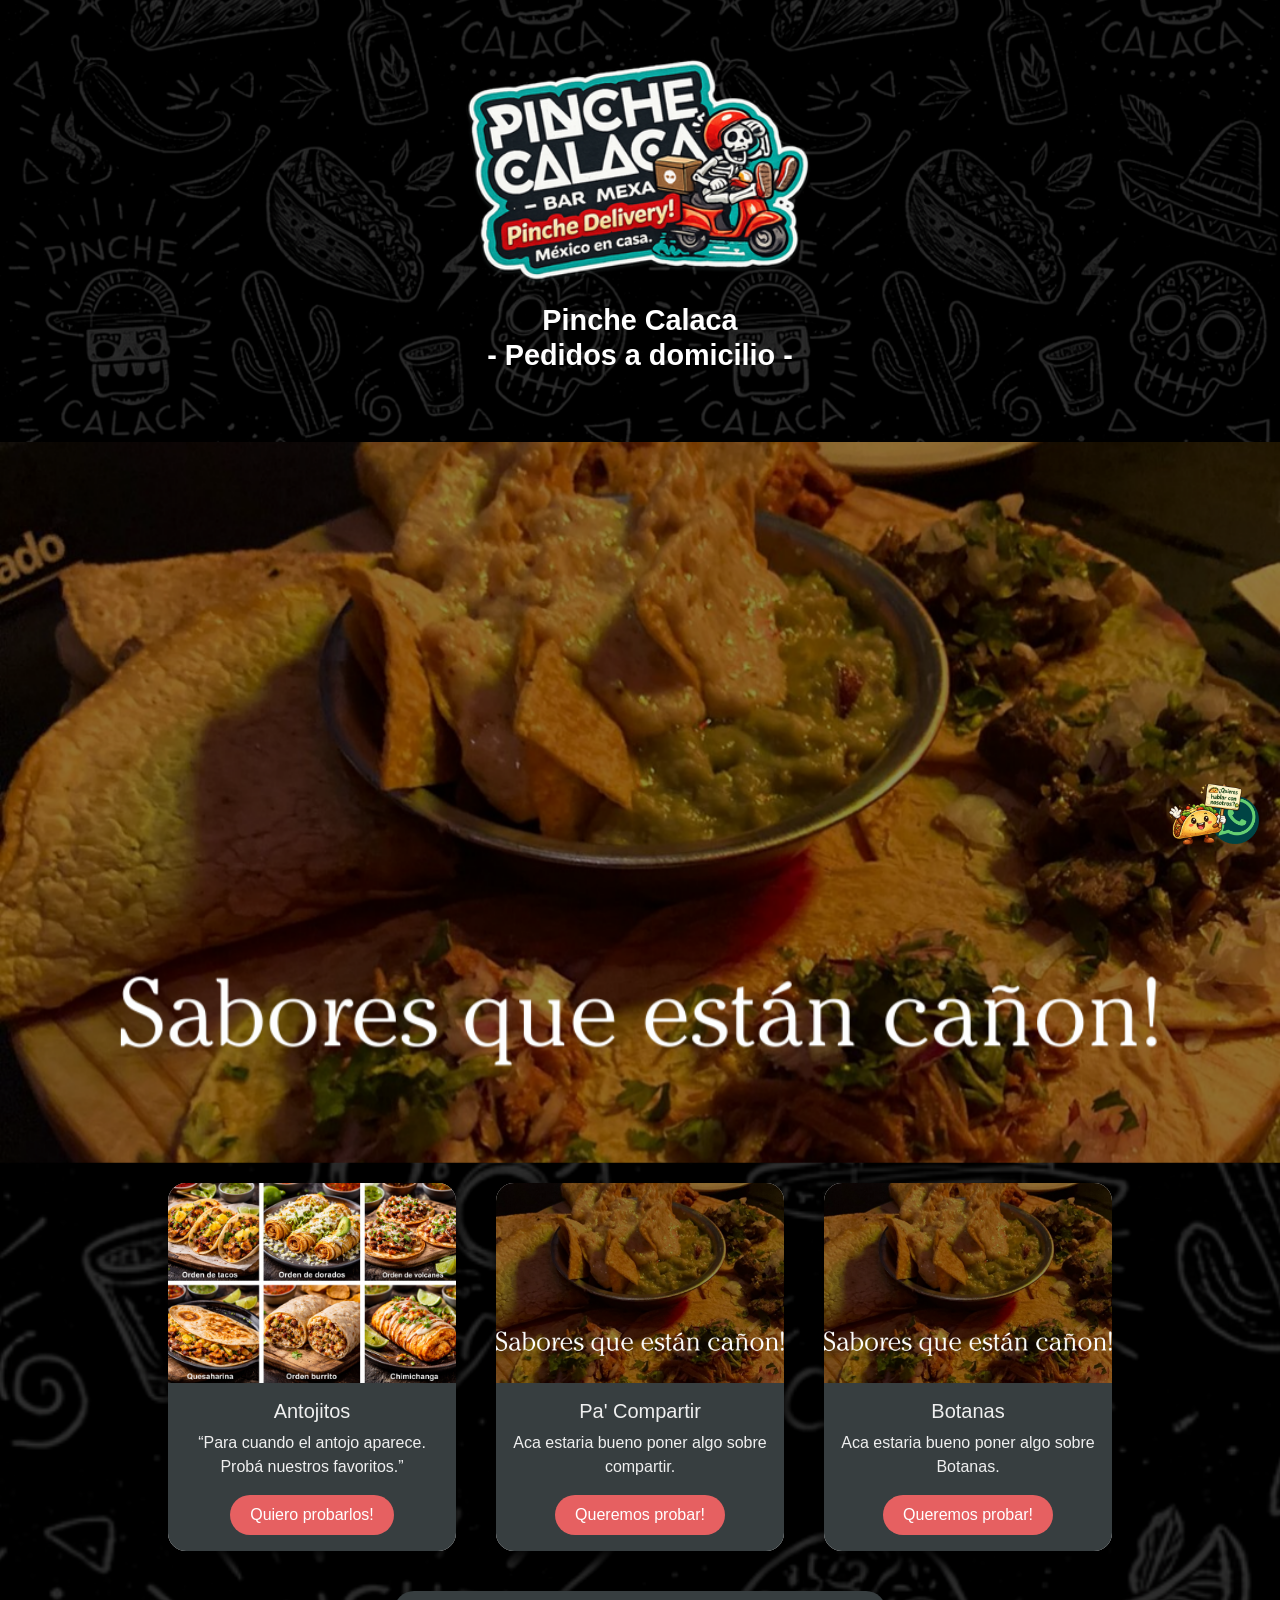
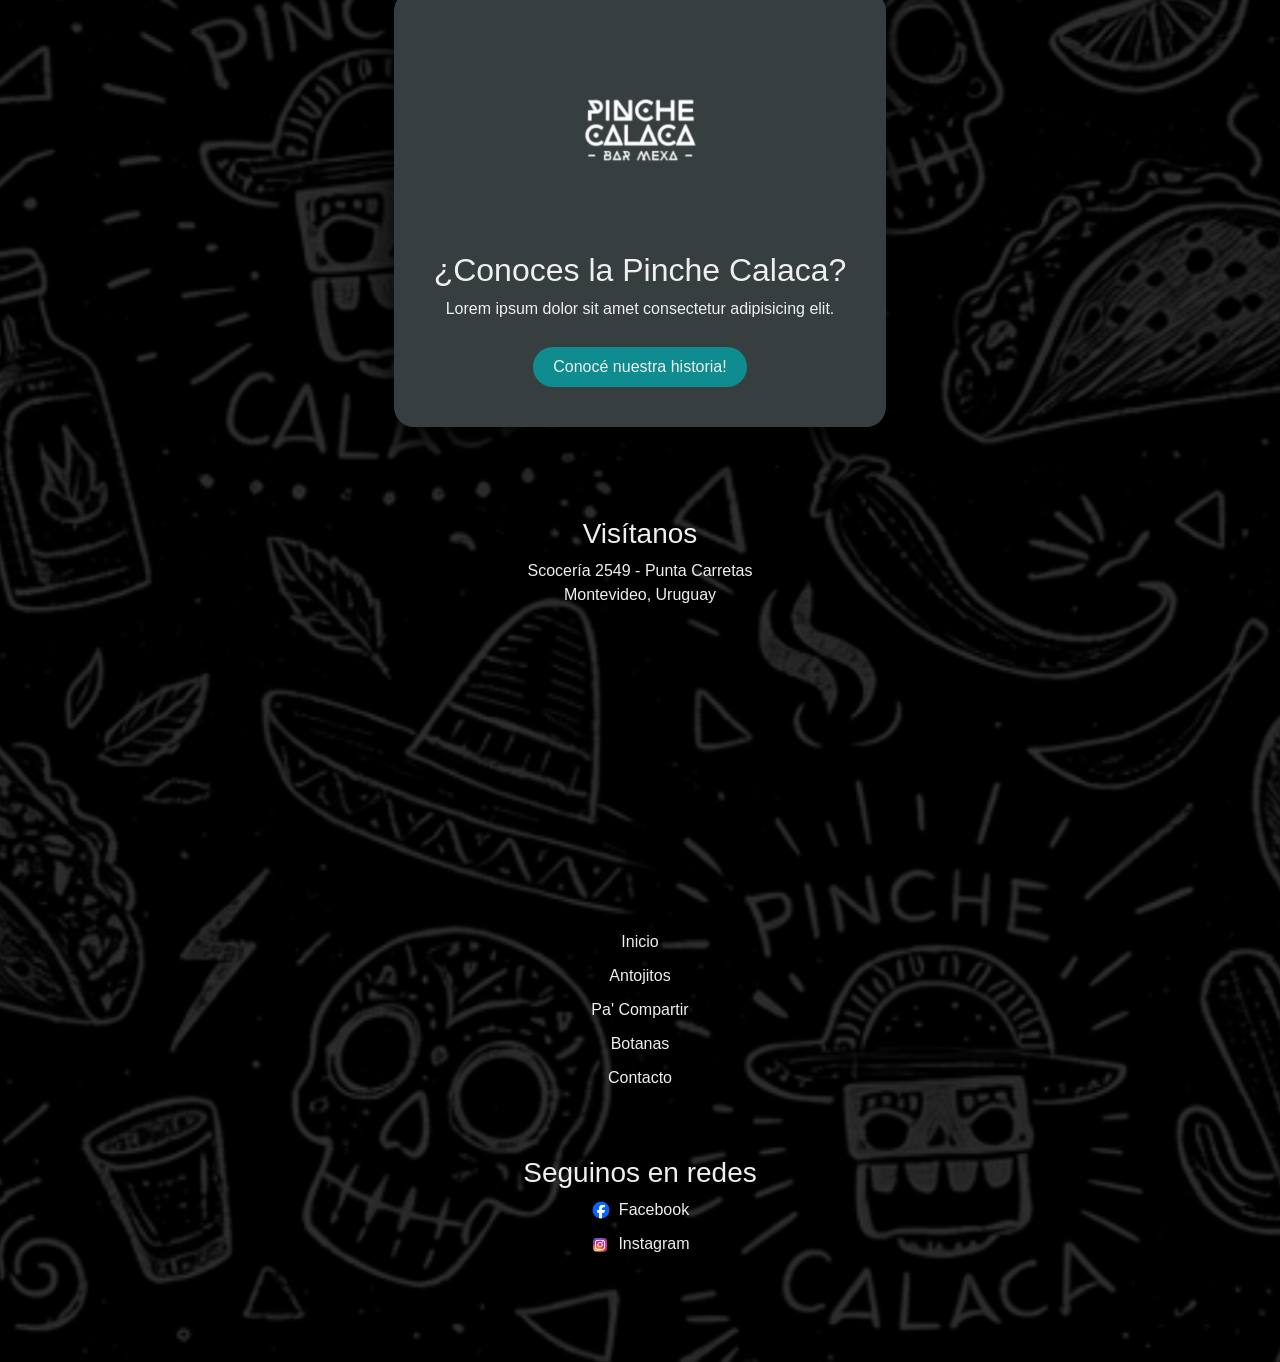
==== commit e035526a: "estoy probando los rellenos" ====
--- a/index.html
+++ b/index.html
@@ -70,10 +70,10 @@
  <!-- Categoria  Antojitos-->
 
 <div class="card" style="width: 18rem;">
-  <img src="./img/indeximg/publicidad1.png" class="card-img-top" alt="Foto de antojitos">
+  <img src="./img/indeximg/productos.png" class="card-img-top" alt="Foto de antojitos">
   <div class="card-body">
     <h5 class="card-title">Antojitos</h5>
-    <p class="card-text">Aca estaria bueno poner algo sobre los antojitos.</p>
+    <p class="card-text">“Para cuando el antojo aparece. Probá nuestros favoritos.”</p>
     <a href="./pages/Antojitos.html" class="btn btn-primary">Quiero probarlos!</a>
   </div>
 </div>
@@ -85,7 +85,7 @@
   <div class="card-body">
     <h5 class="card-title">Pa' Compartir</h5>
     <p class="card-text">Aca estaria bueno poner algo sobre compartir.</p>
-    <a href="#" class="btn btn-primary">Queremos probar!</a>
+    <a href="./pages/pacompartir.html" class="btn btn-primary">Queremos probar!</a>
   </div>
 </div>
 
--- a/css/style.css
+++ b/css/style.css
@@ -1,10 +1,4 @@
 @charset "UTF-8";
-* {
-  margin: 0;
-  padding: 0;
-  box-sizing: border-box;
-}
-
 /*
 v.$color-griscalaca;
 v.$color-blanco;
@@ -12,6 +6,12 @@
 v.$color-cyan;
 
 */
+* {
+  margin: 0;
+  padding: 0;
+  box-sizing: border-box;
+}
+
 /* ===== HEADER ===== */
 header {
   padding: 10px 10px;
@@ -39,14 +39,26 @@
 body {
   margin: 0;
   padding: 0;
-  box-sizing: border-box;
   font-family: "Segoe UI", sans-serif;
-  background-color: #373E40;
   color: #EFEFEF;
+  min-height: 100vh;
+  background-color: #000;
+  position: relative;
+  overflow-x: hidden;
+}
+
+body::before {
+  content: "";
+  position: fixed;
+  top: 0;
+  left: 0;
+  width: 100vw;
+  height: 100vh;
   background-image: url("../img/indeximg/fondomosaico.png");
-  background-repeat: repeat;
-  background-size: 100px;
-  background-attachment: fixed;
+  background-repeat: no-repeat;
+  background-size: cover;
+  background-position: center center;
+  z-index: -1;
 }
 
 /* ===== MAIN GENERAL ===== */
@@ -259,16 +271,6 @@
 }
 
 /* sass/paginas/antojitos.scss */
-body {
-  font-family: Arial, sans-serif;
-  background-image: url("../img/indeximg/fondomosaico.png"); /* Fondo si quieres */
-  background-size: cover;
-  background-position: center;
-  margin: 0;
-  padding: 20px;
-  color: #000; /* texto negro */
-}
-
 /* Título principal */
 h1 {
   text-align: center;
@@ -288,18 +290,32 @@
 .producto {
   background-color: #EFEFEF;
   color: #000;
-  border-radius: 8px;
+  border-radius: 12px;
   padding: 15px;
-  width: 220px;
-  box-shadow: 0 2px 5px rgba(0, 0, 0, 0.2);
+  width: 230px;
   display: flex;
   flex-direction: column;
   gap: 10px;
+  box-shadow: 0 8px 20px rgba(0, 0, 0, 0.25);
+  transition: transform 0.2s ease, box-shadow 0.2s ease;
+}
+
+.producto:hover {
+  transform: translateY(-4px);
+  box-shadow: 0 12px 28px rgba(0, 0, 0, 0.35);
+}
+
+.producto-img {
+  width: 100%;
+  height: 140px;
+  object-fit: cover;
+  border-radius: 6px;
 }
 
 .producto h3 {
-  margin: 0 0 5px 0;
+  margin: 5px 0 0 0;
   font-size: 16px;
+  text-align: center;
 }
 
 /* Desplegable de rellenos */
@@ -431,6 +447,86 @@
   margin-top: 2px;
 }
 
+/* =========================
+   CARRITO – ESTILO MEJORADO
+   ========================= */
+.carrito {
+  margin-top: 40px;
+  background-color: #EFEFEF;
+  color: #000;
+  padding: 20px;
+  border-radius: 12px;
+  max-width: 520px;
+  margin-left: auto;
+  margin-right: auto;
+  box-shadow: 0 10px 25px rgba(0, 0, 0, 0.25);
+}
+
+.carrito h2 {
+  margin-top: 0;
+  margin-bottom: 15px;
+  text-align: center;
+  font-size: 20px;
+  border-bottom: 1px solid #ddd;
+  padding-bottom: 10px;
+}
+
+/* Cada item del carrito */
+.carrito-item {
+  display: grid;
+  grid-template-columns: 1fr auto;
+  gap: 10px;
+  align-items: center;
+  padding: 10px 0;
+  border-bottom: 1px dashed #ddd;
+}
+
+.carrito-item:last-child {
+  border-bottom: none;
+}
+
+.carrito-item span:first-child {
+  font-size: 14px;
+  line-height: 1.3;
+}
+
+/* Controles y precio */
+.carrito-item span:last-child {
+  display: flex;
+  align-items: center;
+  gap: 6px;
+  font-weight: bold;
+}
+
+/* Botones + y - */
+.cantidad-btn {
+  background-color: #E66061;
+  color: #fff;
+  border-radius: 50%;
+  width: 26px;
+  height: 26px;
+  padding: 0;
+  font-size: 14px;
+  line-height: 1;
+  display: flex;
+  align-items: center;
+  justify-content: center;
+}
+
+.cantidad-btn:hover {
+  background-color: #E66061;
+}
+
+/* TOTAL */
+#total {
+  margin-top: 15px;
+  padding-top: 15px;
+  border-top: 2px solid #000;
+  text-align: right;
+  font-size: 18px;
+  font-weight: bold;
+}
+
 /*
 v.$color-griscalaca;
 v.$color-blanco;
@@ -438,5 +534,241 @@
 v.$color-cyan;
 
 */
+body {
+  font-family: Arial, sans-serif;
+  background-image: url("../img/indeximg/fondomosaico.png");
+  background-size: cover;
+  background-position: center;
+  margin: 0;
+  padding: 30px;
+}
+
+/* TITULO */
+h1 {
+  text-align: center;
+  margin-bottom: 40px;
+  color: white;
+  font-size: 32px;
+}
+
+/* CONTENEDOR PRODUCTOS */
+#productos-compartir {
+  display: grid;
+  grid-template-columns: repeat(auto-fit, minmax(260px, 1fr));
+  gap: 35px;
+  max-width: 1100px;
+  margin: auto;
+  padding: 20px;
+}
+
+/* TARJETAS PRODUCTO */
+.producto {
+  background: linear-gradient(145deg, #ffffff, #f5f5f5);
+  border-radius: 18px;
+  padding: 18px;
+  display: flex;
+  flex-direction: column;
+  gap: 12px;
+  box-shadow: 0 10px 25px rgba(0, 0, 0, 0.15), 0 4px 10px rgba(0, 0, 0, 0.08);
+  transition: transform 0.25s ease, box-shadow 0.25s ease;
+  position: relative;
+}
+
+/* ANIMACION HOVER */
+.producto:hover {
+  transform: translateY(-8px) scale(1.02);
+  box-shadow: 0 18px 40px rgba(0, 0, 0, 0.25), 0 8px 18px rgba(0, 0, 0, 0.15);
+}
+
+/* IMAGEN PRODUCTO */
+.producto-img {
+  width: 100%;
+  height: 160px;
+  object-fit: cover;
+  border-radius: 12px;
+  box-shadow: 0 6px 15px rgba(0, 0, 0, 0.15);
+}
+
+/* TITULO PRODUCTO */
+.producto h3 {
+  text-align: center;
+  margin: 5px 0;
+  font-size: 18px;
+  font-weight: 700;
+}
+
+/* DESCRIPCION */
+.producto p {
+  font-size: 14px;
+  color: #444;
+}
+
+/* =========================
+   CUSTOM SELECT (como antojitos)
+   ========================= */
+.custom-select {
+  position: relative;
+  width: 100%;
+  margin-top: 5px;
+}
+
+.select-selected {
+  background-color: #f0f0f0;
+  padding: 8px 10px;
+  border: 1px solid #aaa;
+  cursor: pointer;
+  border-radius: 6px;
+  font-size: 14px;
+}
+
+/* lista desplegable */
+.select-items {
+  position: absolute;
+  background-color: #fff;
+  border: 1px solid #373E40;
+  border-top: none;
+  width: 100%;
+  max-height: 160px;
+  overflow-y: auto;
+  display: none;
+  z-index: 99;
+}
+
+/* cada opción */
+.select-items div {
+  padding: 8px 10px;
+  cursor: pointer;
+}
+
+.select-items div:hover {
+  background-color: #f1f1f1;
+}
+
+/* nombre relleno */
+.select-items div .nombre {
+  font-weight: bold;
+  font-size: 14px;
+}
+
+/* descripcion relleno */
+.select-items div .descripcion {
+  font-size: 12px;
+  color: #373E40;
+  margin-top: 2px;
+}
+
+/* contenedores dinámicos */
+.rellenos-seleccionados,
+.antojitos-elegidos {
+  font-size: 13px;
+  color: #333;
+  word-wrap: break-word;
+}
+
+/* BOTONES */
+button {
+  padding: 10px;
+  border: none;
+  border-radius: 10px;
+  background: linear-gradient(135deg, #000, #333);
+  color: #fff;
+  cursor: pointer;
+  font-weight: bold;
+  letter-spacing: 0.5px;
+  transition: all 0.25s ease;
+}
+
+button:hover {
+  transform: scale(1.05);
+  background: linear-gradient(135deg, #E66061, #ff3c3c);
+}
+
+/* =========================
+   CARRITO
+   ========================= */
+.carrito {
+  margin-top: 60px;
+  background: linear-gradient(145deg, #ffffff, #f3f3f3);
+  padding: 25px;
+  border-radius: 18px;
+  max-width: 540px;
+  margin-left: auto;
+  margin-right: auto;
+  box-shadow: 0 15px 35px rgba(0, 0, 0, 0.2);
+}
+
+.carrito h2 {
+  text-align: center;
+  margin-bottom: 15px;
+}
+
+.carrito-item {
+  display: flex;
+  justify-content: space-between;
+  align-items: center;
+  padding: 8px 0;
+  border-bottom: 1px solid #eee;
+}
+
+.carrito-item:last-child {
+  border-bottom: none;
+}
+
+.borrar-item {
+  background: #e53935;
+  padding: 5px 10px;
+  border-radius: 6px;
+  font-size: 12px;
+}
+
+.borrar-item:hover {
+  background: #c62828;
+}
+
+#total {
+  margin-top: 15px;
+  font-weight: bold;
+  text-align: right;
+  font-size: 20px;
+}
+
+/* =========================
+   FORMULARIO
+   ========================= */
+form {
+  max-width: 520px;
+  margin: 30px auto;
+  display: flex;
+  flex-direction: column;
+  gap: 12px;
+}
+
+form input,
+form select,
+form button {
+  padding: 12px;
+  border-radius: 8px;
+  border: 1px solid #ccc;
+  font-size: 14px;
+}
+
+form button {
+  font-size: 16px;
+}
+
+/* =========================
+   RESPONSIVE
+   ========================= */
+@media (max-width: 600px) {
+  body {
+    padding: 15px;
+  }
+  #productos-compartir {
+    gap: 20px;
+  }
+  .producto {
+    padding: 15px;
+  }
+}
 
 /*# sourceMappingURL=style.css.map */
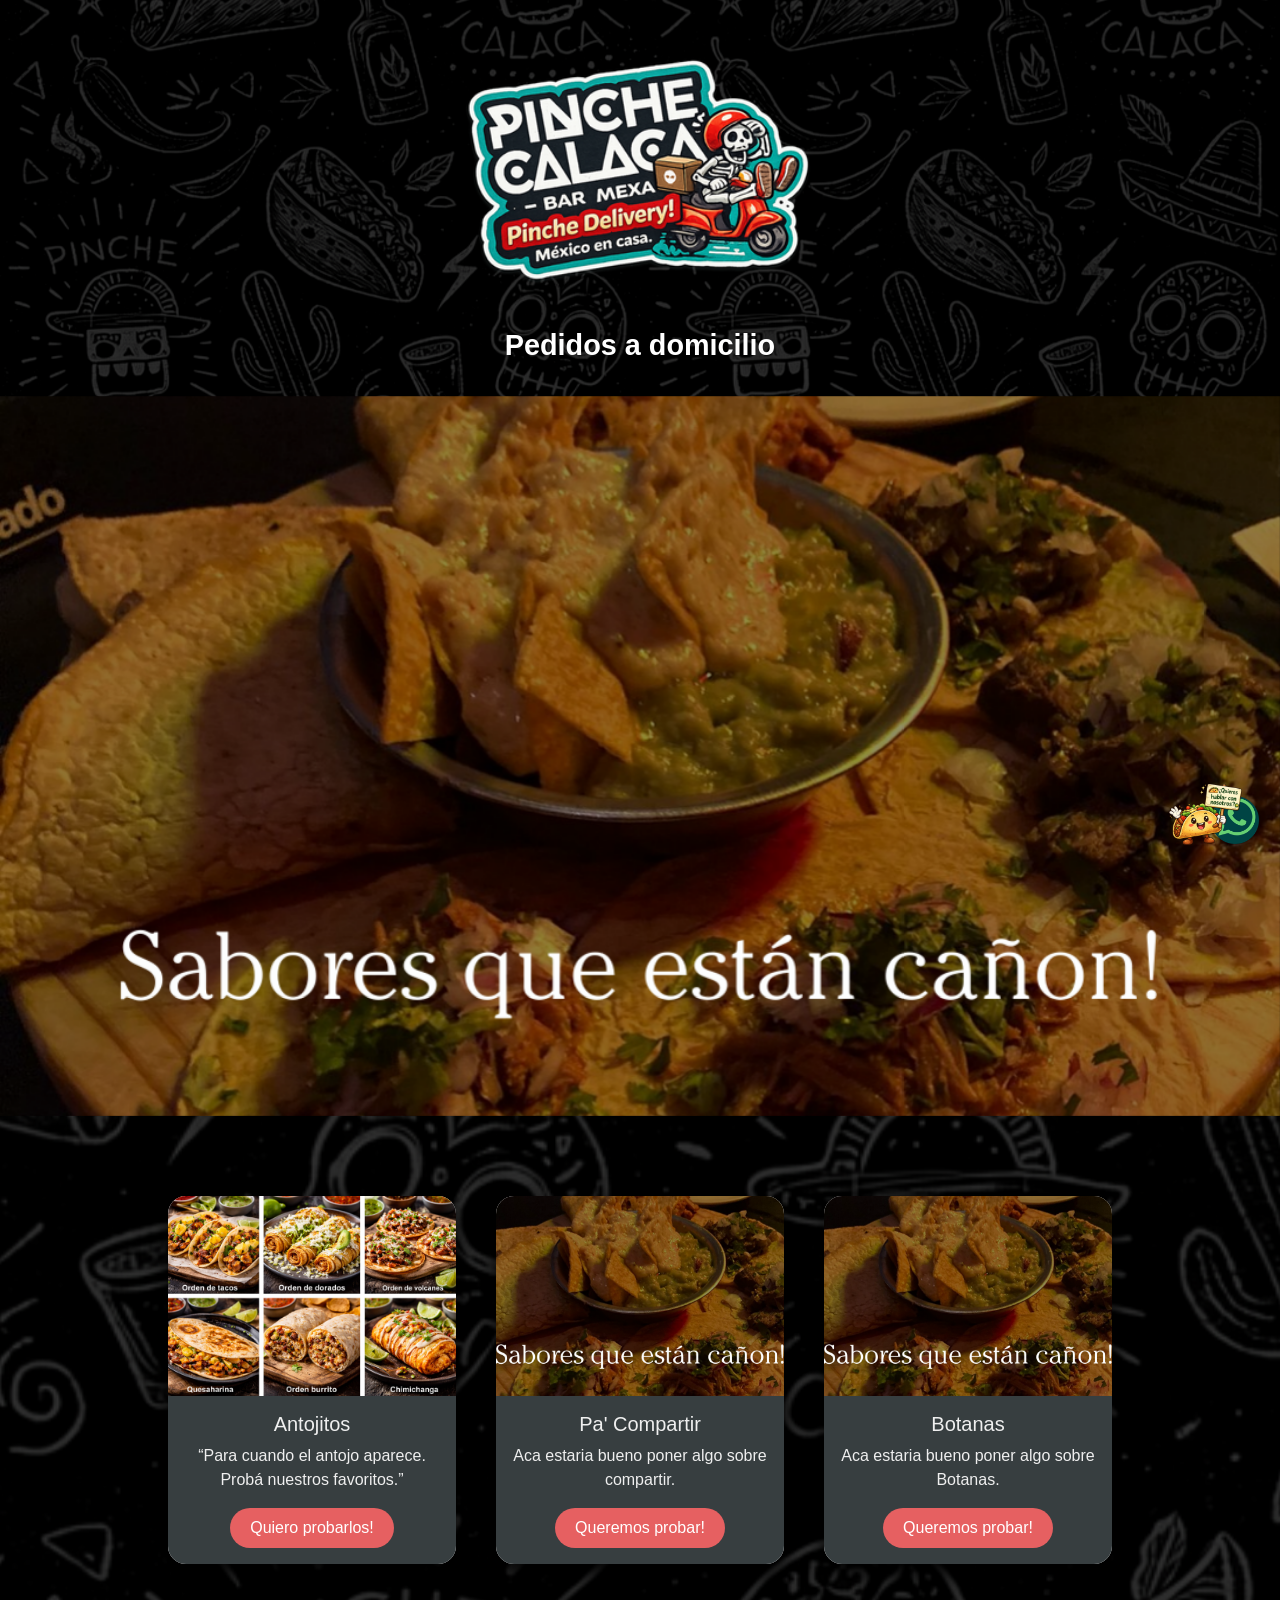
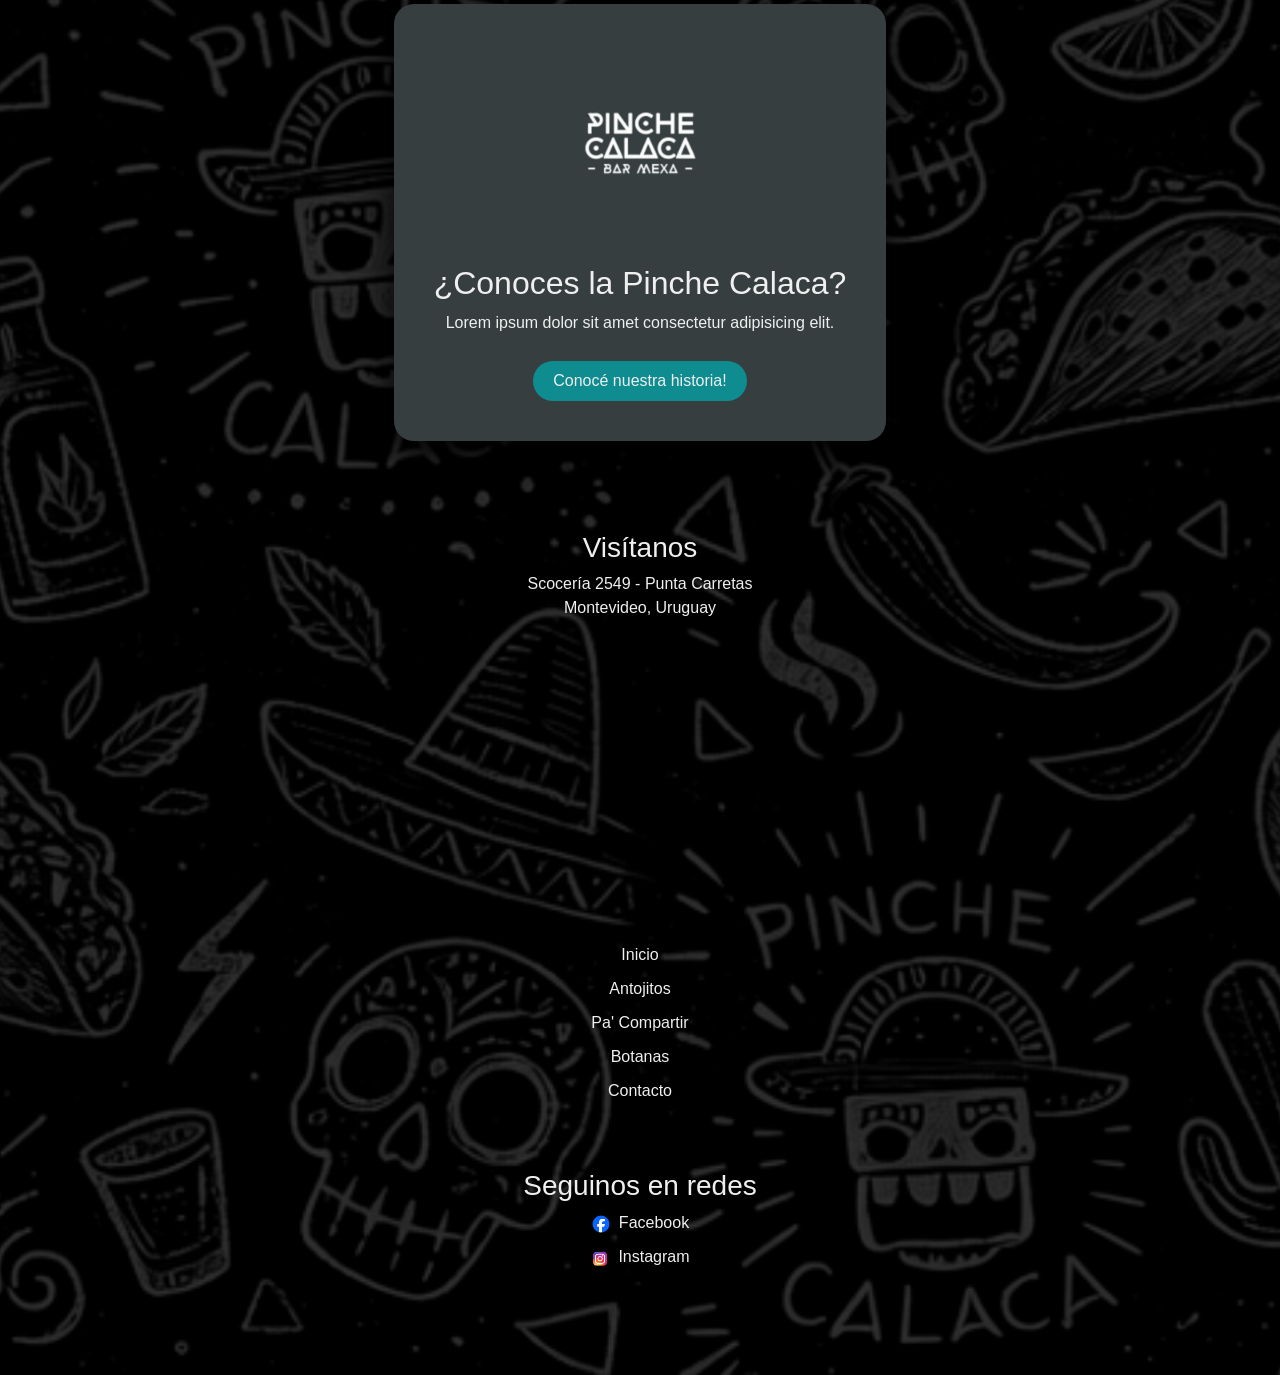
==== commit 137aff44: "probando js" ====
--- a/index.html
+++ b/index.html
@@ -38,7 +38,7 @@
 
         <!-- Título principal -->
         <div class="titulo">
-            <h1>Pinche Calaca <br> - Pedidos a domicilio - </h1>
+            <h1>Pedidos a domicilio  </h1>
         </div>
   
     </header>
--- a/css/style.css
+++ b/css/style.css
@@ -34,6 +34,7 @@
 .titulo h1 {
   font-size: 1.8rem;
   font-weight: 600;
+  margin-bottom: 3px;
 }
 
 body {
@@ -256,6 +257,7 @@
   width: 100vw;
   margin-left: calc(-50vw + 50%);
   margin-right: calc(-50vw + 50%);
+  margin-bottom: 60px;
 }
 
 /* No forzamos proporción aquí */
@@ -266,7 +268,7 @@
 /* La imagen manda */
 .carousel-item img {
   width: 100%;
-  height: auto; /* 🔥 clave para NO estirar */
+  height: auto;
   display: block;
 }
 
@@ -274,146 +276,91 @@
 /* Título principal */
 h1 {
   text-align: center;
-  margin-bottom: 30px;
+  margin: 25px 0;
   color: white;
 }
 
-/* Contenedor de productos */
+/* =========================
+   PRODUCTOS
+   ========================= */
 #productos-container {
-  display: flex;
-  flex-wrap: wrap;
-  gap: 20px;
-  justify-content: center;
-}
-
-/* Cada producto en caja blanca */
+  display: grid;
+  grid-template-columns: 1fr;
+  gap: 12px;
+  padding: 12px;
+  max-width: 700px;
+  margin: auto;
+}
+
+/* Cada producto */
 .producto {
   background-color: #EFEFEF;
   color: #000;
   border-radius: 12px;
-  padding: 15px;
-  width: 230px;
+  padding: 12px;
   display: flex;
   flex-direction: column;
-  gap: 10px;
-  box-shadow: 0 8px 20px rgba(0, 0, 0, 0.25);
-  transition: transform 0.2s ease, box-shadow 0.2s ease;
+  gap: 6px;
+  box-shadow: 0 6px 15px rgba(0, 0, 0, 0.25);
+  transition: transform 0.2s ease;
 }
 
 .producto:hover {
-  transform: translateY(-4px);
-  box-shadow: 0 12px 28px rgba(0, 0, 0, 0.35);
+  transform: translateY(-3px);
 }
 
 .producto-img {
   width: 100%;
-  height: 140px;
+  height: 120px;
   object-fit: cover;
-  border-radius: 6px;
+  border-radius: 8px;
 }
 
 .producto h3 {
-  margin: 5px 0 0 0;
+  margin: 4px 0;
   font-size: 16px;
   text-align: center;
 }
 
-/* Desplegable de rellenos */
-.producto select {
-  padding: 5px;
-  border-radius: 5px;
-  border: 1px solid #ccc;
-}
-
-/* Botones de agregar/quitar */
-button {
-  padding: 5px 10px;
-  border-radius: 5px;
+.producto p {
+  font-size: 13px;
+  text-align: center;
+}
+
+/* =========================
+   BOTONES
+   ========================= */
+.producto button {
+  background-color: #E66061;
+  color: #fff;
+  border-radius: 8px;
   border: none;
+  padding: 10px;
   cursor: pointer;
-  background-color: #000;
-  color: #fff;
   font-weight: bold;
-  transition: 0.2s;
-}
-
-button:hover {
-  background-color: #333;
-}
-
-/* Carrito */
-.carrito {
-  margin-top: 40px;
-  background-color: #fff;
-  color: #000;
-  padding: 15px;
-  border-radius: 8px;
-  max-width: 500px;
-  margin-left: auto;
-  margin-right: auto;
-  box-shadow: 0 2px 5px rgba(0, 0, 0, 0.2);
-}
-
-.carrito h2 {
-  margin-top: 0;
-  text-align: center;
-}
-
-.carrito-item {
-  display: flex;
-  justify-content: space-between;
-  align-items: center;
-  margin-bottom: 10px;
-}
-
-.cantidad-btn {
-  margin: 0 3px;
-  padding: 3px 8px;
-  font-weight: bold;
-}
-
-/* Formulario */
-form#formulario {
-  max-width: 500px;
-  margin: 20px auto 0 auto;
-  display: flex;
-  flex-direction: column;
-  gap: 10px;
-}
-
-form#formulario input,
-form#formulario select,
-form#formulario button {
-  padding: 10px;
-  border-radius: 5px;
-  border: 1px solid #ccc;
-  font-size: 14px;
-}
-
-form#formulario button {
-  border: none;
-  background-color: #000;
-  color: #fff;
-  font-weight: bold;
-}
-
-form#formulario button:hover {
-  background-color: #333;
-}
-
-/*lo que me paso chat para rellenos*/
+  margin-top: auto;
+}
+
+.producto button:hover {
+  background-color: darkred;
+}
+
+/* =========================
+   CUSTOM SELECT RELLENOS
+   ========================= */
 .custom-select {
   position: relative;
-  width: 190px;
+  width: 100%;
   margin-top: 5px;
 }
 
 .select-selected {
   background-color: #f0f0f0;
-  padding: 6px 10px;
+  padding: 8px 10px;
   border: 1px solid #aaa;
   cursor: pointer;
-  border-radius: 4px;
+  border-radius: 6px;
+  font-size: 14px;
 }
 
 .select-items {
@@ -429,7 +376,7 @@
 }
 
 .select-items div {
-  padding: 6px 10px;
+  padding: 8px 10px;
   cursor: pointer;
 }
 
@@ -442,23 +389,21 @@
 }
 
 .select-items div .descripcion {
-  font-size: 0.8em;
+  font-size: 0.75em;
   color: #373E40;
   margin-top: 2px;
 }
 
 /* =========================
-   CARRITO – ESTILO MEJORADO
+   CARRITO
    ========================= */
 .carrito {
-  margin-top: 40px;
+  margin: 30px auto;
   background-color: #EFEFEF;
   color: #000;
   padding: 20px;
   border-radius: 12px;
   max-width: 520px;
-  margin-left: auto;
-  margin-right: auto;
   box-shadow: 0 10px 25px rgba(0, 0, 0, 0.25);
 }
 
@@ -503,11 +448,9 @@
   background-color: #E66061;
   color: #fff;
   border-radius: 50%;
-  width: 26px;
-  height: 26px;
-  padding: 0;
-  font-size: 14px;
-  line-height: 1;
+  width: 30px;
+  height: 30px;
+  font-size: 16px;
   display: flex;
   align-items: center;
   justify-content: center;
@@ -527,13 +470,67 @@
   font-weight: bold;
 }
 
-/*
-v.$color-griscalaca;
-v.$color-blanco;
-v.$color-rojo;
-v.$color-cyan;
-
-*/
+/* =========================
+   FORMULARIO
+   ========================= */
+form#formulario {
+  max-width: 520px;
+  margin: 20px auto;
+  padding: 15px;
+  display: flex;
+  flex-direction: column;
+  gap: 12px;
+}
+
+form#formulario input,
+form#formulario select {
+  padding: 12px;
+  border-radius: 8px;
+  border: 1px solid #ccc;
+  font-size: 16px;
+}
+
+form#formulario button {
+  border: none;
+  background-color: #E66061;
+  color: #fff;
+  font-weight: bold;
+  padding: 14px;
+  border-radius: 10px;
+  font-size: 16px;
+}
+
+form#formulario button:hover {
+  background-color: darkred;
+}
+
+/* =========================
+   CAROUSEL MENU
+   ========================= */
+#carouselExample {
+  max-width: 650px;
+  margin: 25px auto;
+  border-radius: 12px;
+  overflow: hidden;
+  box-shadow: 0 10px 25px rgba(0, 0, 0, 0.35);
+}
+
+/* =========================
+   RESPONSIVE
+   ========================= */
+@media (min-width: 700px) {
+  #productos-container {
+    grid-template-columns: repeat(2, 1fr);
+  }
+}
+@media (max-width: 420px) {
+  h1 {
+    font-size: 22px;
+  }
+  .producto-img {
+    height: 110px;
+  }
+}
 body {
   font-family: Arial, sans-serif;
   background-image: url("../img/indeximg/fondomosaico.png");
